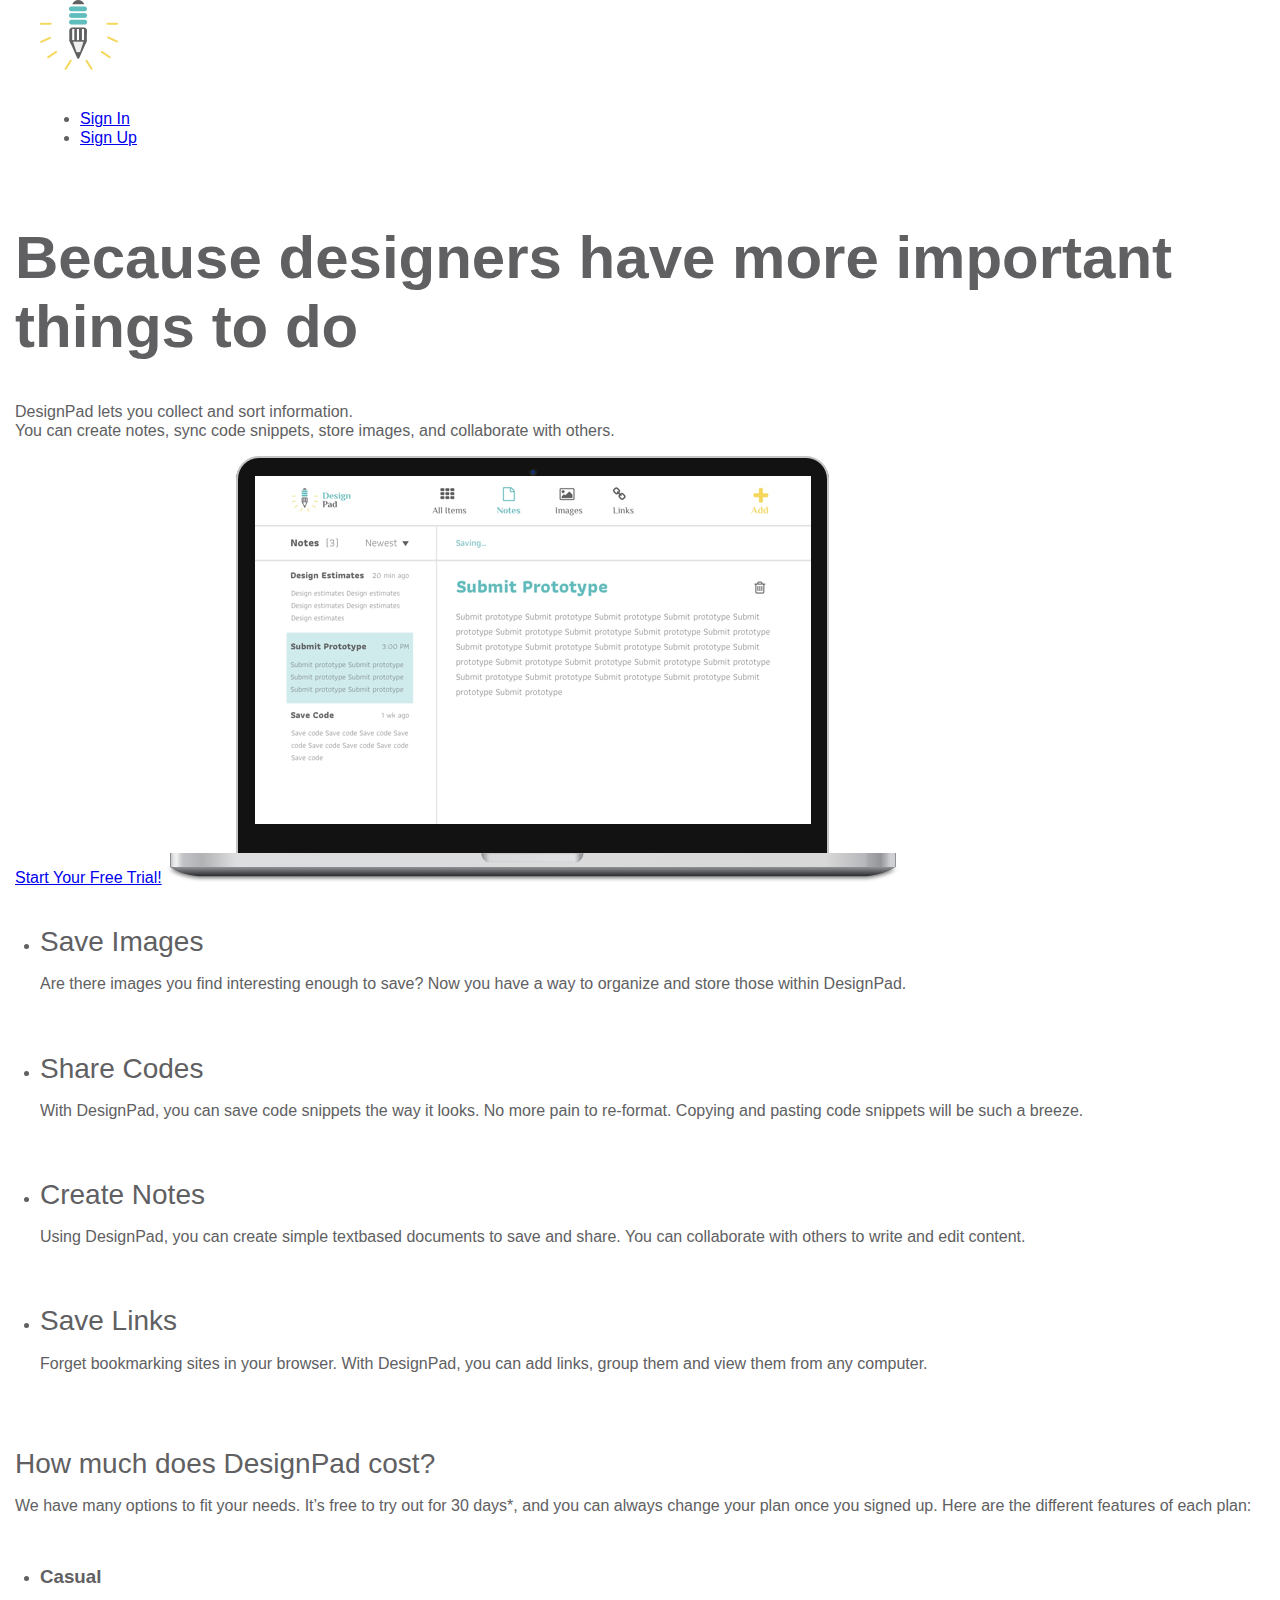
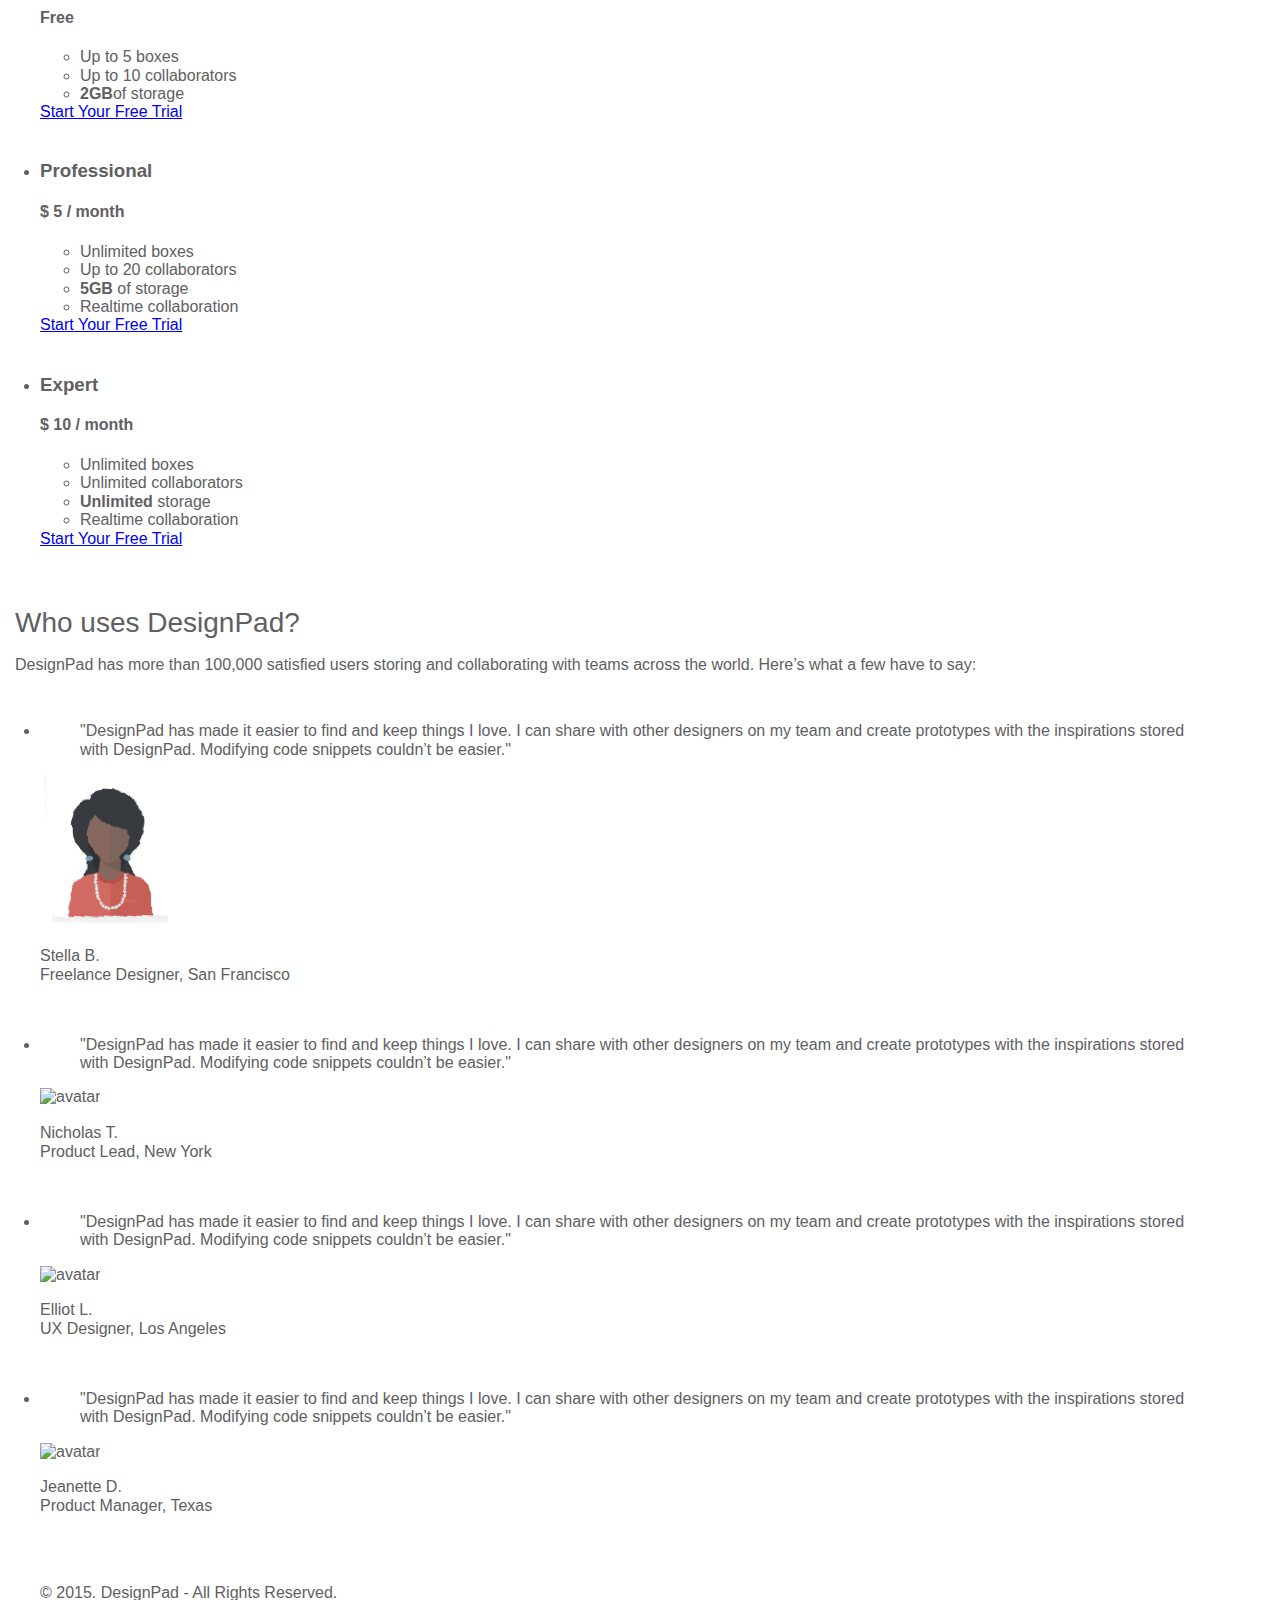
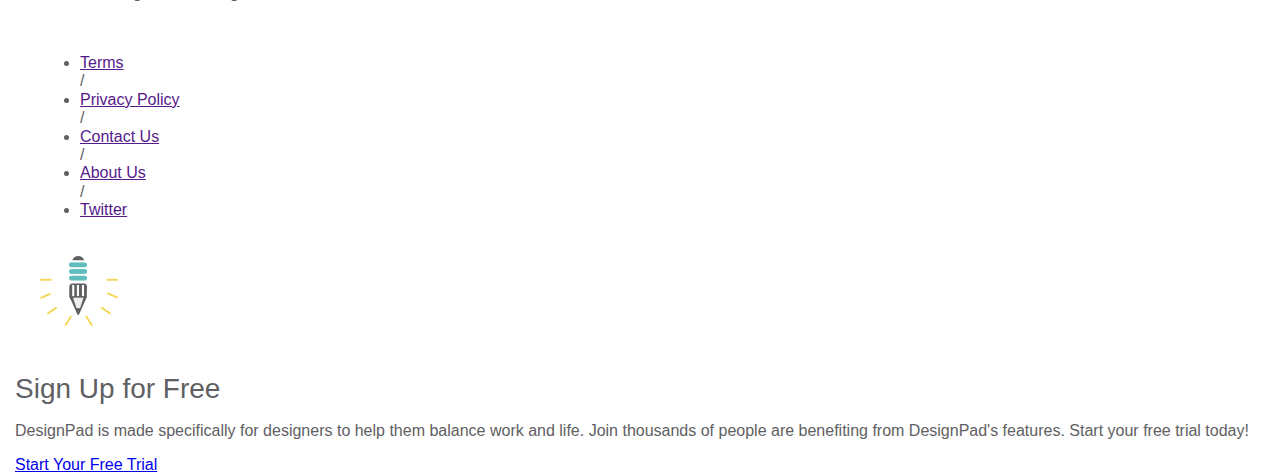
==== index.html @ c1f19cd2 "Checkpoint 28 Homoepage CSS completed" ====
<!DOCTYPE html>
<html lang="en-us">


  <head>
    <meta charset="utf-8">
    <title>Made for Designers | DesignPad</title>

    <!--Google Fonts-->
    <link href="https://fonts.googleapis.com/css?family=Lato:300,300i,400,400i,700,700i|Varela+Round" rel="stylesheet">

    <!-- CSS -->
    <link rel="stylesheet" href="css/normalize.css">
    <link rel="stylesheet" href="css/style.css">
    <link rel="stylesheet" href="css/font-awesome.css">
    <link rel="stylesheet" href="css/animate.css">

  </head>


  <body>


  	<header>
  	  <nav class="container">
  	    <div class="one-half">
  	      <a href="index.html" class="site-logo"><img src="images/DesignPad-Logo.png" alt="DesignPad"/></a>
  	    </div>
  	    <div class="one-half">
  	    	<ul>
  	    	  <li><a href="signin.html">Sign In</a></li>
  	    	  <li class="btn-outline"><a href="signup.html">Sign Up</a></li>

  	        </ul>
  	     </div>
  	     </nav>
  	     <div class="container hero">
  	     <h1 class="animated fadeIn">Because designers have more important things to do</h1>
  	     <p>DesignPad lets you collect and sort information.
  	     <br/>You can create notes, sync code snippets, store images, and collaborate with others.</p>
         <a href="signup.html" class="btn">Start Your Free Trial!</a>
         <img src="images/Dashboard.png" alt="DesignPad" />
         </div>
  	</header>


  	<main role="main">


  	<!-- Benefits Section-->
  	<section class="benefits">
  	  <ul class="container">
  	  	<!-- Save Images -->
  	  	<li class="one-fourth">
  	  	  <h2> Save Images</h2>
  	  	  <p>Are there images you find interesting enough to save? Now you have a way to organize and store those within DesignPad.</p>
  	  	  </li>
  	  	<!--Share Codes-->
  	  	<li class="one-fourth">
  	  	    <h2> Share Codes</h2>
  	  	    <p>With DesignPad, you can save code snippets the way it looks. No more pain to re-format. Copying and pasting code snippets will be such a breeze.</p>
  	  	    </li>
  	  	<!-- Create Notes-->
  	  	<li class="one-fourth">
  	  	    <h2>Create Notes</h2>
  	  	      <p>Using DesignPad, you can create simple text­based documents to save and share. You can collaborate with others to write and edit content.</p>
  	  	      </li>
  	  	<!-- Save Links-->
  	  	<li class="one-fourth">
  	  	    <h2> Save Links </h2>
  	  	        <p>Forget bookmarking sites in your browser. With DesignPad, you can add links, group them and view them from any computer.</p>
  	  	   </li>
  	  </ul>
  	</section>


  	<!-- Pricing Section -->
  	<section class="pricing">
  	  <div class="container">
  	    <h2> How much does DesignPad cost?</h2>
  	    <p>We have many options to fit your needs. It’s free to try out for 30 days*, and you can always change your plan once you signed up. Here are the different features of each plan:</p>
  	    </div>

  	    <ul class="container">

		<!-- Casual -->
  	      <li class="one-third">
  	        <div class="box">
  	          <h3>Casual</h3>
  	          <h4>Free</h4>
  	          <ul>
  	          	<li>Up to 5 boxes</li>
  	          	<li>Up to 10 collaborators</li>
  	          	<li><strong>2GB</strong>of storage</li>
  	          </ul>
  	          <a href="signup.html" class="btn">Start Your Free Trial</a>
  	    	</div>
  	    	</li>

  	    	<!-- Professional -->
  	    	<li class="one-third">
  	    	  <div class="box-middle">
  	    	  <h3>Professional</h3>
  	    	  <h4><span>$</span> 5 <span class="month"> / month </span> </h4>
  	    	  <ul>
  	    	    <li>Unlimited boxes</li>
  	    	    <li>Up to 20 collaborators</li>
  	    	    <li><strong>5GB</strong> of storage</li>
  	    	    <li>Real­time collaboration</li>
  	    	    </ul>
  	    	    <a href="signup.html" class="btn"> Start Your Free Trial</a>
  	    	    </div>
  	    	    </li>

  	    	 <!-- Expert -->
  	    	 <li class="one-third">
  	    	   <div class="box">
  	    	   <h3>Expert</h3>
  	    	   <h4><span>$</span> 10 <span class="month"> / month</span></h4>
  	    	   <ul>
  	    	     <li>Unlimited boxes</li>
  	    	     <li>Unlimited collaborators</li>
  	    	     <li><strong>Unlimited</strong> storage</li>
  	    	     <li>Realtime collaboration</li>
  	    	     </ul>
  	    	   </div>
  	    	   <a href="signup.html" class="btn"> Start Your Free Trial</a>
  	    	   </li>
  	    </section>



  	    <!--Testimonials Section-->
  	    <section class="testimonials">
  	     <div class="container">
  	     	<h2> Who uses DesignPad?</h2>
  	     	<p> DesignPad has more than 100,000 satisfied users storing and collaborating with teams across the world. Here’s what a few have to say:</p>
	     </div>
	     <ul class="container">

	     	<!-- Testimonial 1 -->
	     	<li class="one-fourth">
	     		<blockquote>"DesignPad has made it easier to find and keep things I love. I can share with other designers on my team and create prototypes with the inspirations stored with DesignPad. Modifying code snippets couldn’t be easier."</blockquote>
	     		<img src="images/Stella avatar.png" alt="avatar">
	     		<p class="name"><strong>Stella B.</strong>
	     			<br/>
	     			Freelance Designer, San Francisco</p>
	     	</li>

	     	<!-- Testimonial 2 -->
	     	<li class="one-fourth">
	     		<blockquote>"DesignPad has made it easier to find and keep things I love. I can share with other designers on my team and create prototypes with the inspirations stored with DesignPad. Modifying code snippets couldn’t be easier."</blockquote>
	     		<img src="https://s3.amazonaws.com/uifaces/faces/twitter/zack415/128.jpg" alt="avatar">
	     		<p class="name"><strong>Nicholas T.</strong>
	     			<br/>
	     			Product Lead, New York</p>
	     	</li>

	     	<!-- Testimonial 3 -->
	     	<li class="one-fourth">
	     		<blockquote>"DesignPad has made it easier to find and keep things I love. I can share with other designers on my team and create prototypes with the inspirations stored with DesignPad. Modifying code snippets couldn’t be easier."</blockquote>
	     		<img scr="images/Stella avatar.png" alt="avatar">
	     		<p class="name"><strong>Elliot L.</strong>
	     			<br/>
	     			UX Designer, Los Angeles</p>
	     	</li>


	     	<!-- Testimonial 4 -->
	     	<li class="one-fourth">
	     		<blockquote>"DesignPad has made it easier to find and keep things I love. I can share with other designers on my team and create prototypes with the inspirations stored with DesignPad. Modifying code snippets couldn’t be easier."</blockquote>
	     		<img src="https://s3.amazonaws.com/uifaces/faces/twitter/nzcode/128.jpg" alt="avatar">
	     		<p class="name"><strong>Jeanette D.</strong>
	     			<br/>
	     			Product Manager, Texas</p>
	     	</li>
	     </ul>
	    </section>
  	</main>

<!-- Footer -->
<footer>
  <div class="container footer-nav-block">
    <!-- Left side -->
    <div class="left-footer-block one-third">
      <p class="copyright-block">&copy; 2015.
        <strong>DesignPad</strong>
        - All Rights Reserved. </p>
    </div>
    <!-- Middle side -->
    <nav class="link-block middle-footer-block one-third">
      <ul>
        <li><a href="">Terms</a></li> /
        <li><a href="">Privacy Policy</a></li> /
        <li><a href="">Contact Us</a></li> /
        <li><a href="">About Us</a></li> /
        <li><a href="">Twitter</a></li>
      </ul>
    </nav>
    <!-- Right side -->
  <div class="right-footer-block one-third">
    <img class="logo" src="images/DesignPad-Logo.png" alt="DesignPad" />
  </div>
</footer>

<!-- Sign Up Call to Action -->
    <section class="call-to-action">
      <div class="container">
        <h2>Sign Up for Free</h2>
        <p>DesignPad is made specifically for designers to help them balance work and life. Join thousands of people are benefiting from DesignPad's features. Start your free trial today!</p>
        <a href="Sign Up" class="btn">Start Your Free Trial</a>
      </div>
    </section>

  </body>
  </html>
---- css/style.css ----
html, body{
  overflow-x:hidden;
}

body {
  font-family: "Athiti", Helvetica, Arial, sans-serif;
  color: #606062;
}

h1, h2, h3, h4, h5, h6 {
  font-family: "Philosopher", Helvetica, Arial, sans-serif;
}

h1 {
  font-size: 60px;
  font-weight: 700;
}

h2 {
  font-size: 28px;
  font-weight: normal;
  margin-bottom: 5px;
}

p {
  font-size: 16px;
  line-height: 19px;
  font-weight: 100;  /* font-weight = 100 means light, e.g. Athiti Light */
}

/* GRID */
.container {
  margin-right:auto;
  margin-left: auto;
  padding-left: 15px;
  padding-right: 15px;
  position: relative;
}

.container:before,
.container:after{
  content: " ";
  display: table;
}

/* no content should conflict with the content inside of the containers */
.container:after {
  clear:both;
}

.one-half, .one-third, .one-fourth {
  width: 96%; /* we will set the margin to be 2% on the left and on the right*/
  float: left; /* image will float to the left of the text */
  position: relative;
  min-height: 1px;
  margin: 0 2% 20px 2%;
}
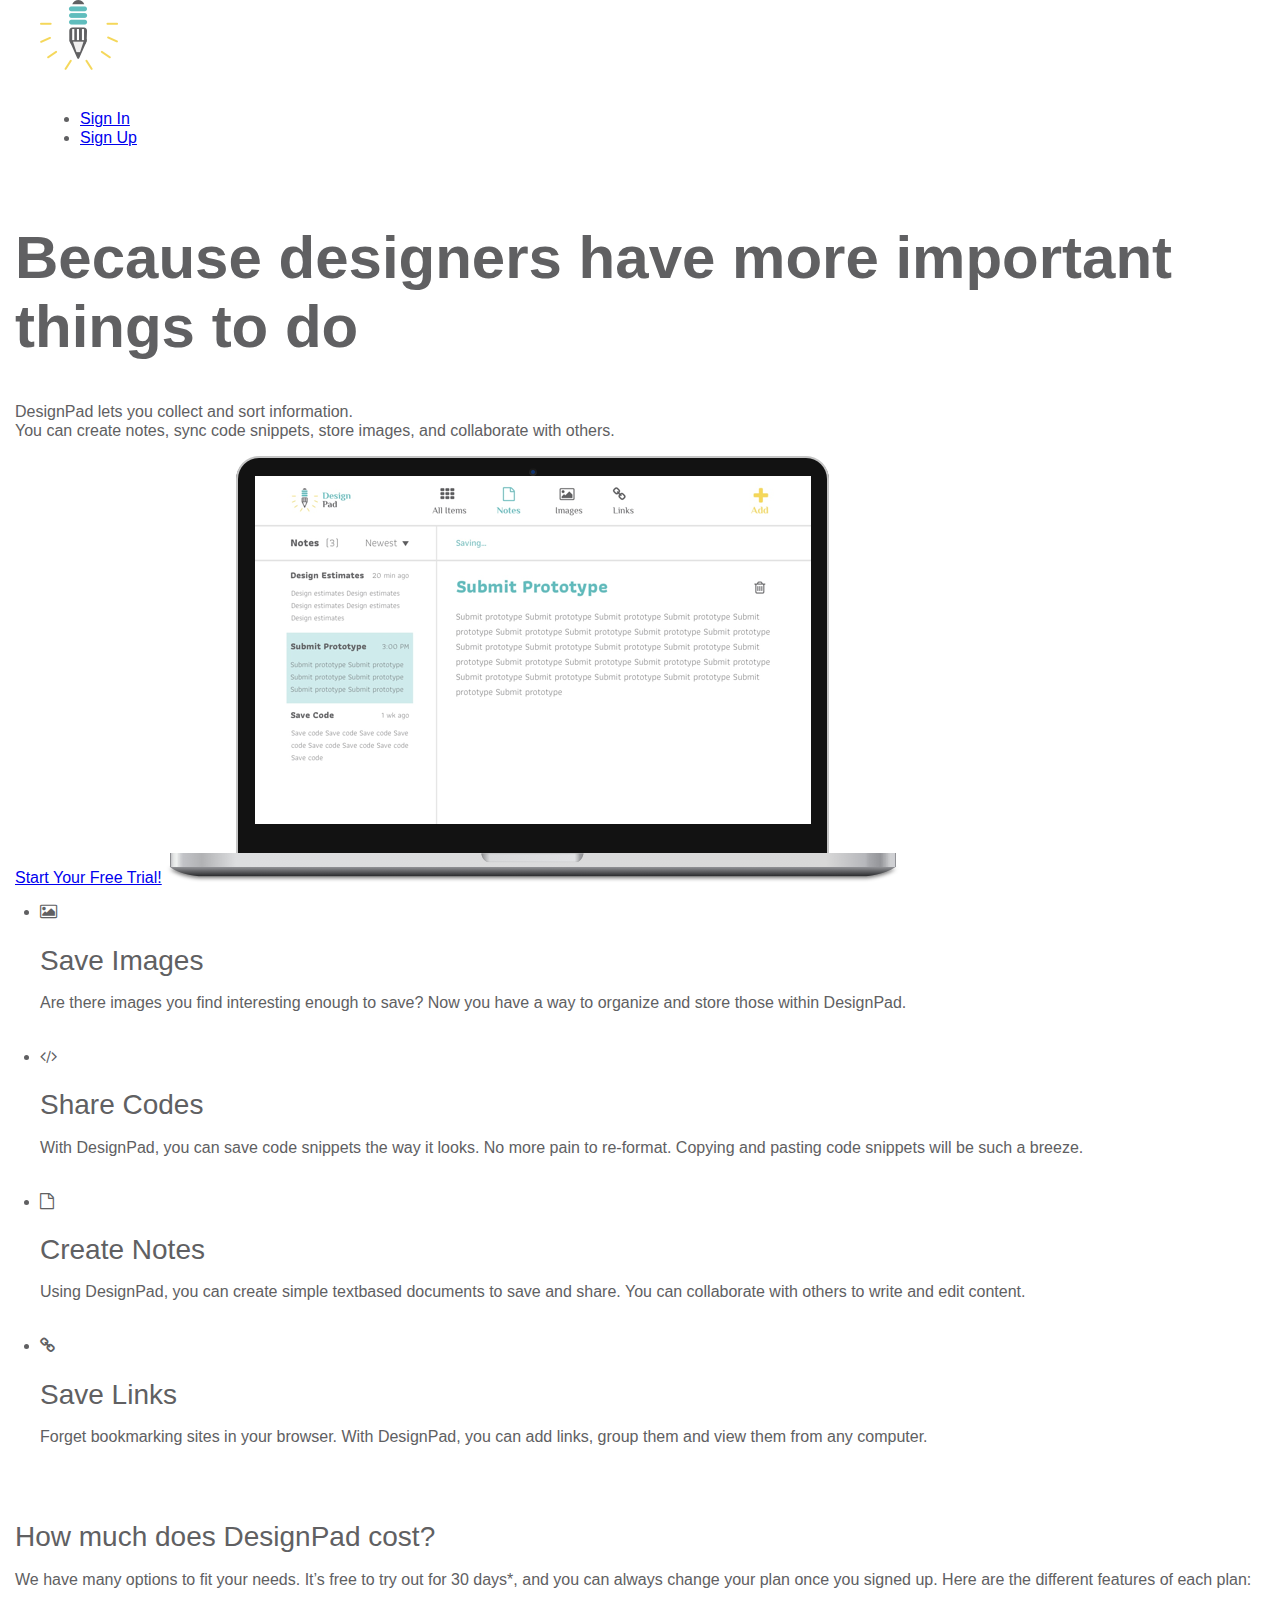
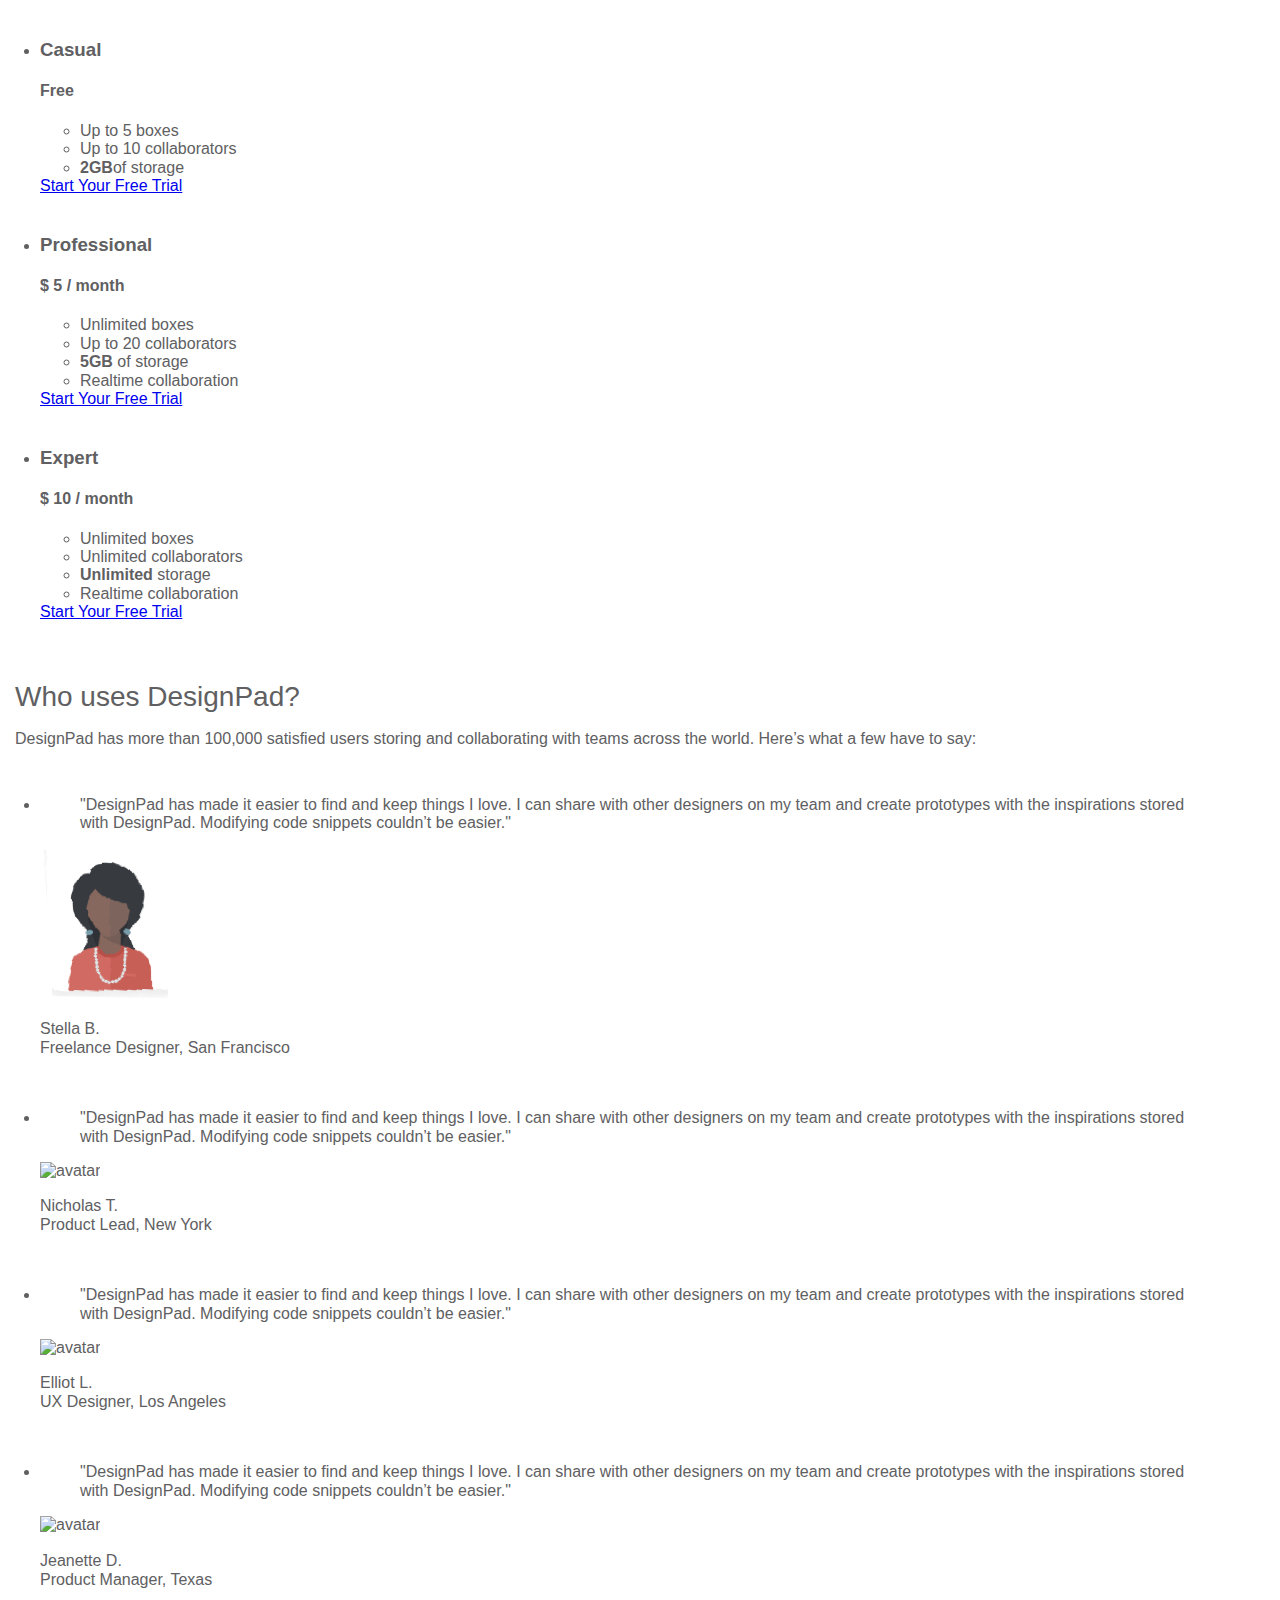
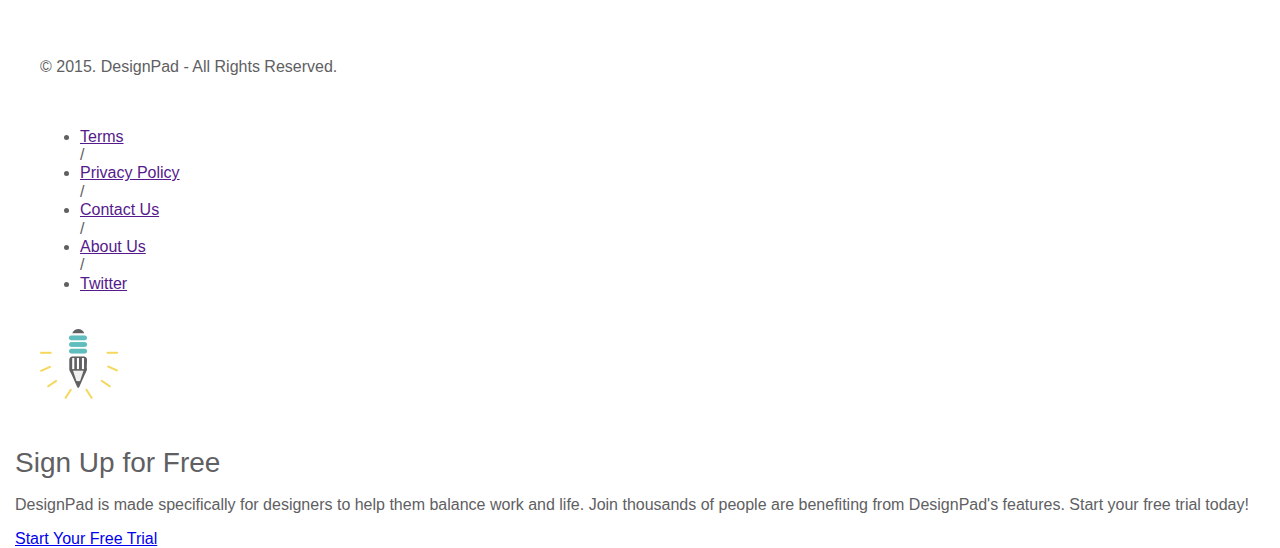
==== commit 4db99d19: "Checkpoint 29 media queries" ====
--- a/index.html
+++ b/index.html
@@ -1,4 +1,9 @@
+<!-- need to use media queries to fit screen on mobile-first, desktop-second -->
+
+
 <!DOCTYPE html>
+
+
 <html lang="en-us">
 
 
@@ -20,7 +25,7 @@
 
   <body>
 
-
+<!-- Header -->
   	<header>
   	  <nav class="container">
   	    <div class="one-half">
@@ -30,17 +35,20 @@
   	    	<ul>
   	    	  <li><a href="signin.html">Sign In</a></li>
   	    	  <li class="btn-outline"><a href="signup.html">Sign Up</a></li>
-
-  	        </ul>
-  	     </div>
-  	     </nav>
+          </ul>
+  	    </div>
+      </nav>
+
+        <!-- Hero -->
   	     <div class="container hero">
-  	     <h1 class="animated fadeIn">Because designers have more important things to do</h1>
-  	     <p>DesignPad lets you collect and sort information.
-  	     <br/>You can create notes, sync code snippets, store images, and collaborate with others.</p>
-         <a href="signup.html" class="btn">Start Your Free Trial!</a>
-         <img src="images/Dashboard.png" alt="DesignPad" />
+      	     <h1 class="animated fadeIn">Because designers have more important things to do</h1>
+      	     <p>DesignPad lets you collect and sort information.
+      	     <br/>
+             You can create notes, sync code snippets, store images, and collaborate with others.</p>
+             <a href="signup.html" class="btn">Start Your Free Trial!</a>
+             <img src="images/Dashboard.png" alt="DesignPad" />
          </div>
+
   	</header>
 
 
@@ -52,21 +60,29 @@
   	  <ul class="container">
   	  	<!-- Save Images -->
   	  	<li class="one-fourth">
+          <!-- font awesome images icon -->
+          <i class="fa fa-image"></i>
   	  	  <h2> Save Images</h2>
   	  	  <p>Are there images you find interesting enough to save? Now you have a way to organize and store those within DesignPad.</p>
   	  	  </li>
   	  	<!--Share Codes-->
   	  	<li class="one-fourth">
+           <!-- font awesome code icon -->
+          <i class="fa fa-code"></i>
   	  	    <h2> Share Codes</h2>
   	  	    <p>With DesignPad, you can save code snippets the way it looks. No more pain to re-format. Copying and pasting code snippets will be such a breeze.</p>
   	  	    </li>
   	  	<!-- Create Notes-->
   	  	<li class="one-fourth">
-  	  	    <h2>Create Notes</h2>
+          <!-- font awesome note icon -->
+          <i class="fa fa-file-o"></i>
+            <h2>Create Notes</h2>
   	  	      <p>Using DesignPad, you can create simple text­based documents to save and share. You can collaborate with others to write and edit content.</p>
   	  	      </li>
   	  	<!-- Save Links-->
   	  	<li class="one-fourth">
+          <!-- font awesome link icon -->
+          <i class="fa fa-link"></i>
   	  	    <h2> Save Links </h2>
   	  	        <p>Forget bookmarking sites in your browser. With DesignPad, you can add links, group them and view them from any computer.</p>
   	  	   </li>
--- a/css/style.css
+++ b/css/style.css
@@ -1,3 +1,5 @@
+/* need to use media queries to fit screen on mobile-first, desktop-second */
+
 html, body{
   overflow-x:hidden;
 }
@@ -28,6 +30,11 @@
   font-weight: 100;  /* font-weight = 100 means light, e.g. Athiti Light */
 }
 
+
+
+
+
+
 /* GRID */
 .container {
   margin-right:auto;
@@ -55,3 +62,128 @@
   min-height: 1px;
   margin: 0 2% 20px 2%;
 }
+
+
+/* classes for mobile go here */
+@media only screen and (max-width: 767px) {  /* start at 767 to avoid breakpoint conflict */
+  .container{
+    width:96%;
+  }
+
+
+/* first media if the browser is 768px */
+@media (min-width: 768px) {
+  .container {
+    width: 750px;
+  }
+}
+
+/* second media if the browser is 992px*/
+@media (min-width: 992px) {
+  .container {
+    width: 970px;
+  }
+  .one-half {
+    width: 46%;  /* 2% margin on the left and 2% on the right */
+  }
+  .one-third {
+    width: 29.33333%;
+  }
+  .one-fourth {
+    width: 21%;
+  }
+}
+
+/* third media if the browser is 1200px */
+@media (min-width: 1200px) {
+  .container {
+    width: 1170px;  /* what the grid is based on */
+  }
+}
+
+
+
+/* HEADER */
+header {
+  background: rgba(96,189,189,0.10);
+  background-image: linear-gradient(206deg, #5f81a3 0%);
+}
+
+header nav {
+  padding: 1em 0;
+}
+
+header nav ul {
+  display: inling;
+  text-align: right;
+  float: right; /* sign in & sign up links will float to the right */
+  margin: 0;
+}
+
+header nav ul > li {
+  /* ul is the parent element, li is the child element */
+  list-style-type: none;
+  display: inline-block;
+  margin: 0 15px;
+}
+
+/* sign up buttons */
+/* ul refers to sign in & sign up buttons, see html header section */
+header nav ul > li.btn-outline {
+  padding: 10px 15px;
+  border: 2px solid #606062; /* dark gray */
+  border-radius: 4px;
+}
+header nav ul > li.btn-outline:hover {
+  background-color:#FBEE95; /* button color changes to yellow when you hover */
+}
+header nav ul > li > a {
+  color: #606062; /* dark gray*/
+  text-decoration: none;
+}
+
+header nav ul > li.btn-outline:hover > a {
+  color: #606062 /* text changes to gray when you hover. This section is optional because the text color is gray through out */
+}
+
+/* Hero */
+header .hero {
+  text-align: center;
+  display:block;
+  position: relative;
+}
+
+header .hero h1 {
+  font-size: 48px;
+  font-weight: normal;
+  margin: 95px 0 0;
+}
+
+header .hero p{
+  font-size: 22px;
+  line-height: 26px;
+  font-weight: 100;
+  margin: 10px 0 40px; /* 10 on the top, 0 on the left and right, 40 on the bottom */
+}
+
+header .hero img {
+  display: block;
+  margin: 3cm auto 0;
+}
+
+
+
+/* Buttons */
+.btn {
+  border-radius: 4px;
+  color: #606062; /* dark gray is the text color */
+  font-weight: 700;
+  text-decoration: none;
+  padding: 10px 30px;
+  background: #FBEE95;
+  border: 2px solid #FBEE95; /* border is also yellow */
+  box-shadow: 0px 2px 0px 0px #606062;
+}
+
+
+/* BENEFITS */
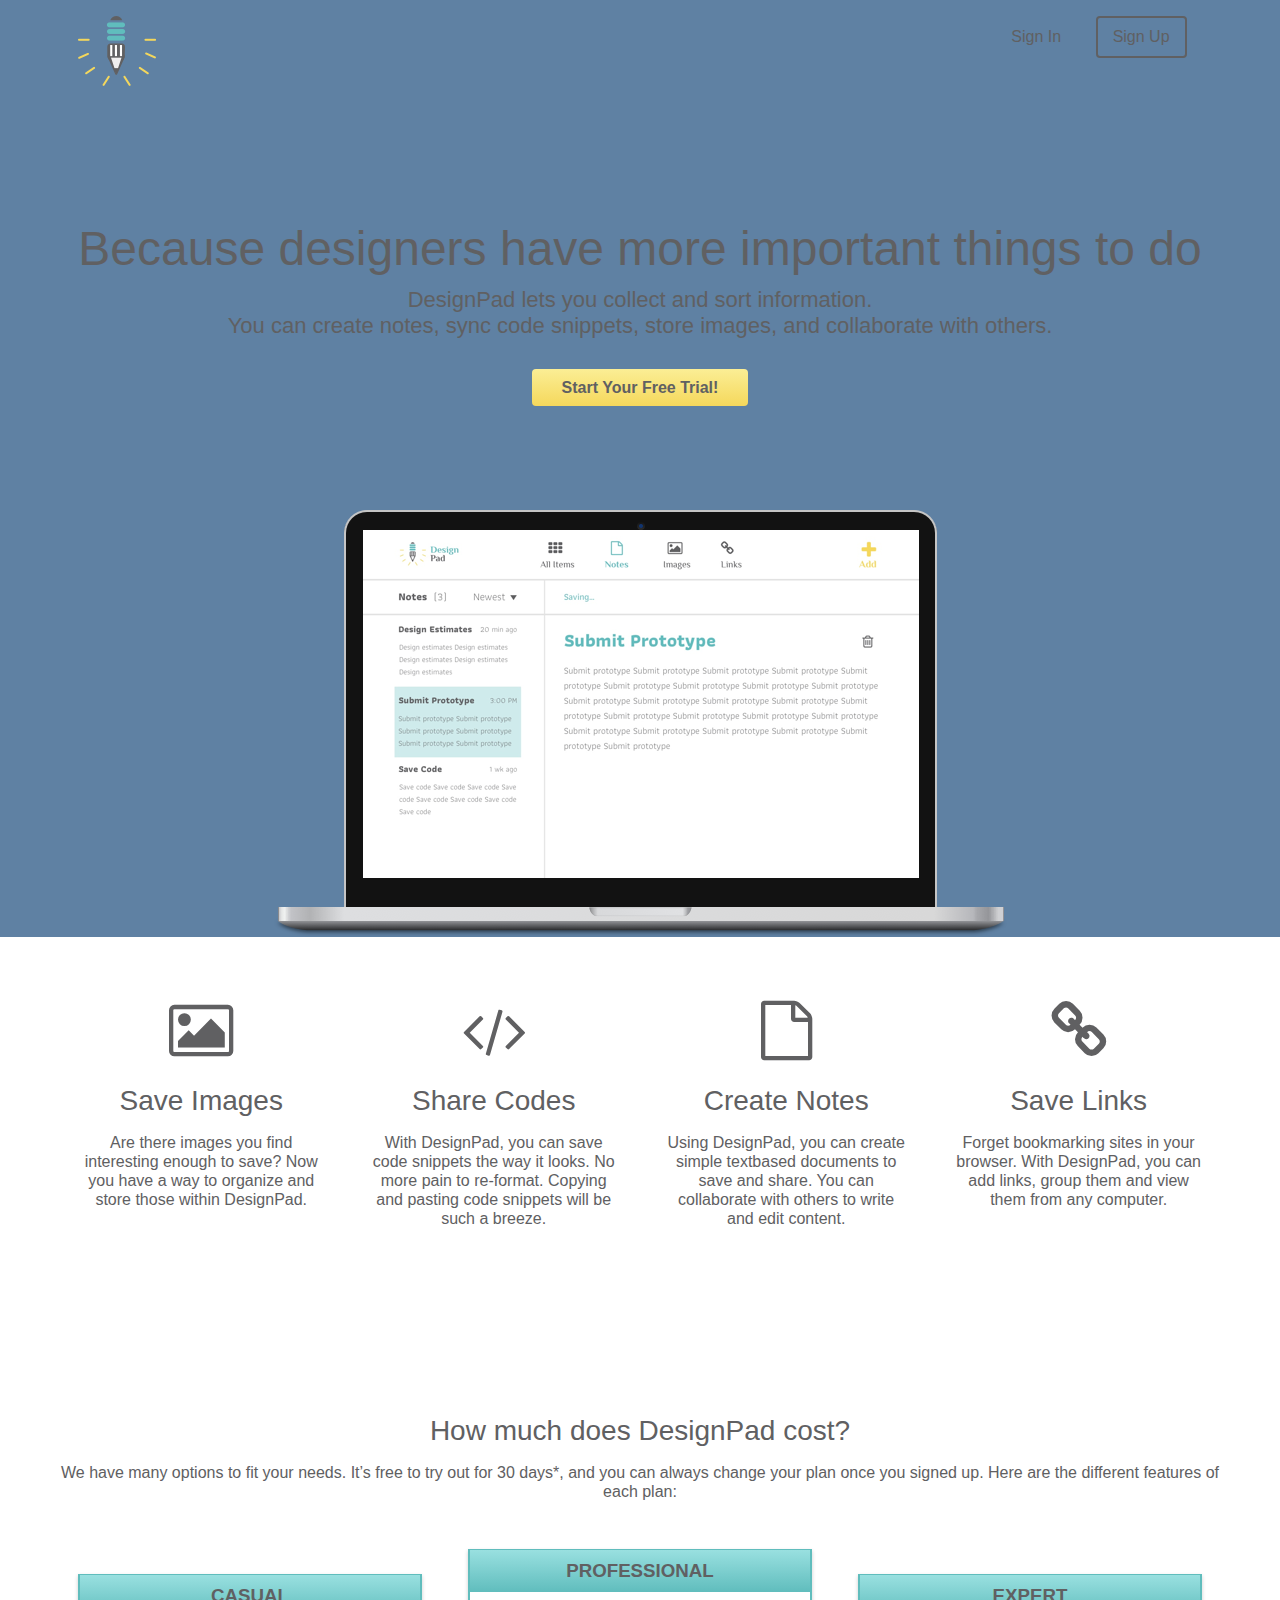
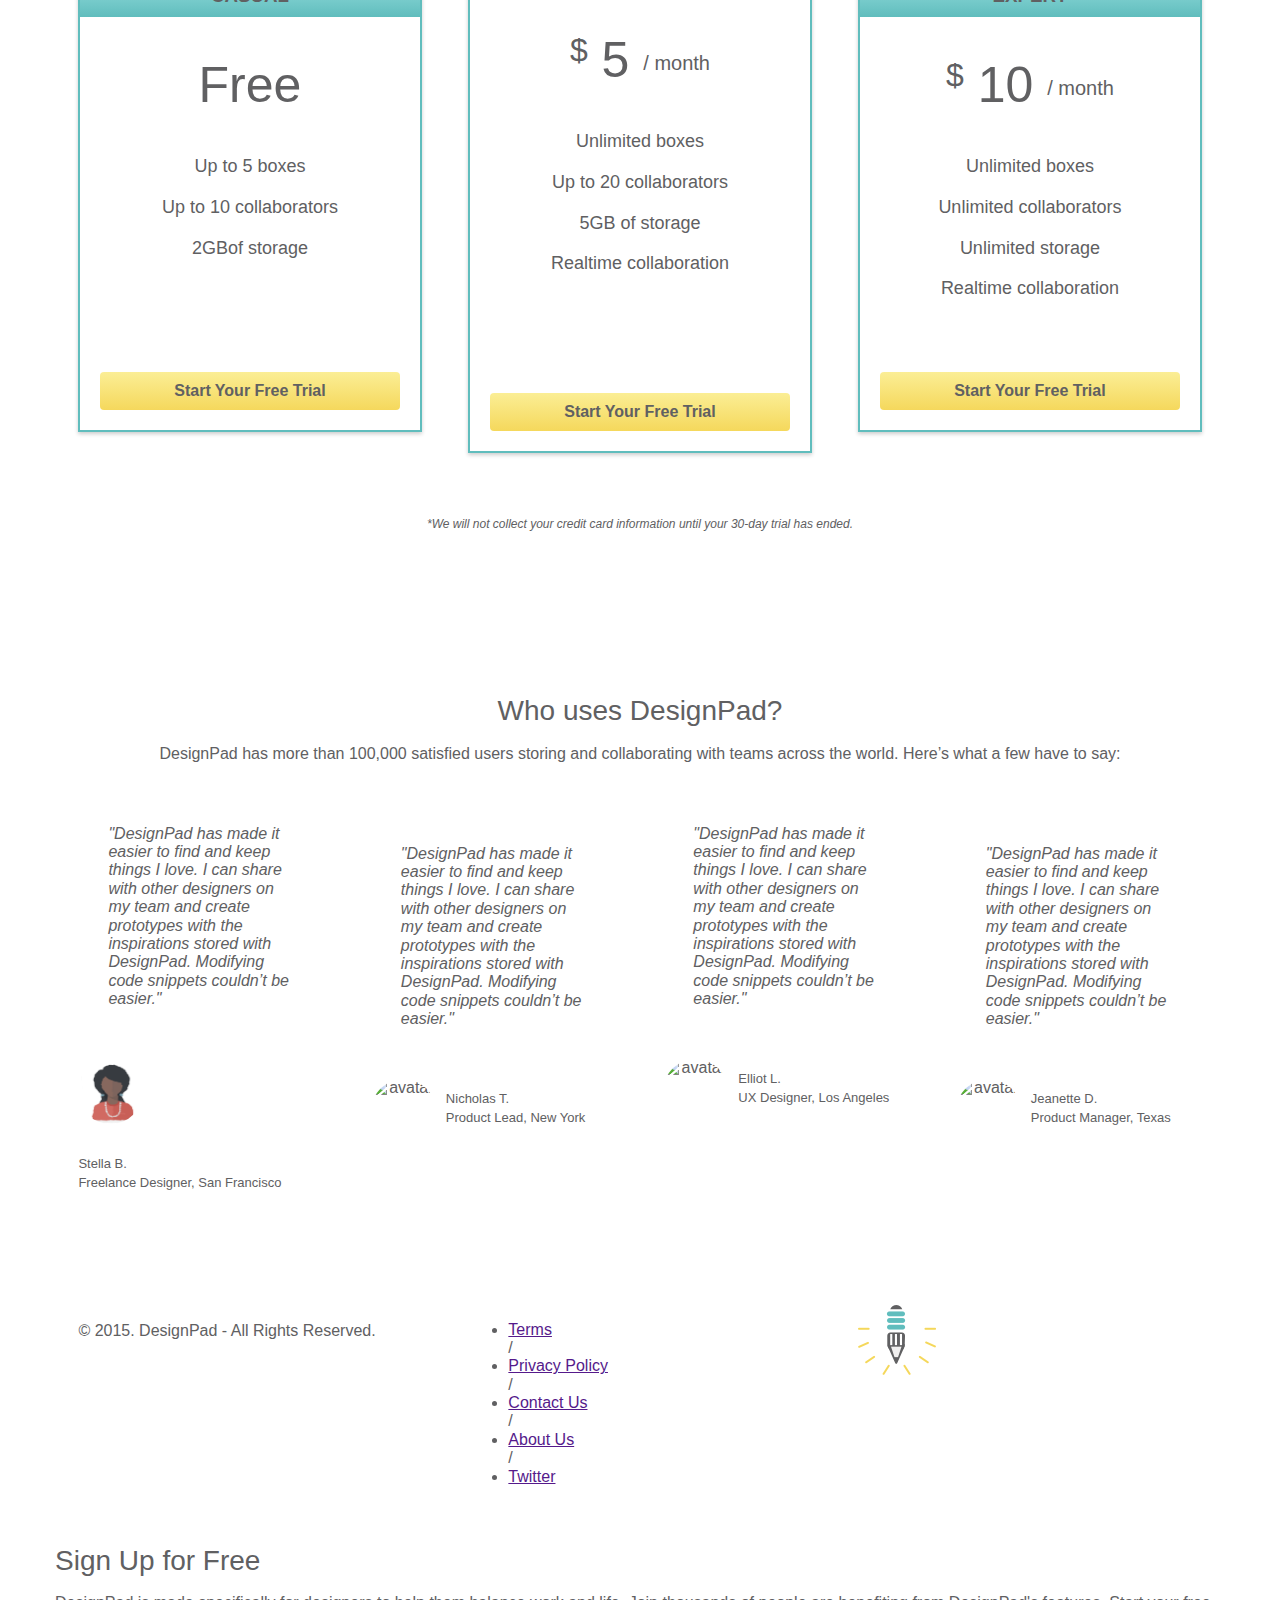
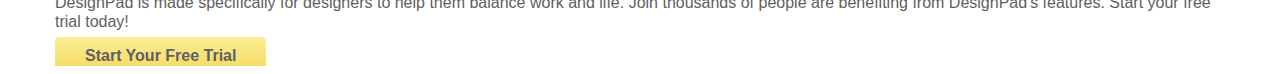
==== commit d44e0bec: "Checkpoint 30 move testimonials down by 20px" ====
--- a/index.html
+++ b/index.html
@@ -99,7 +99,7 @@
 
   	    <ul class="container">
 
-		<!-- Casual -->
+		      <!-- Casual -->
   	      <li class="one-third">
   	        <div class="box">
   	          <h3>Casual</h3>
@@ -115,7 +115,7 @@
 
   	    	<!-- Professional -->
   	    	<li class="one-third">
-  	    	  <div class="box-middle">
+  	    	  <div class="box middle">
   	    	  <h3>Professional</h3>
   	    	  <h4><span>$</span> 5 <span class="month"> / month </span> </h4>
   	    	  <ul>
@@ -139,9 +139,15 @@
   	    	     <li><strong>Unlimited</strong> storage</li>
   	    	     <li>Realtime collaboration</li>
   	    	     </ul>
-  	    	   </div>
   	    	   <a href="signup.html" class="btn"> Start Your Free Trial</a>
-  	    	   </li>
+           </div>
+  	    	</li>
+        </ul>
+
+        <!-- disclaimer -->
+        <div class="container">
+          <p class="small">*We will not collect your credit card information until your 30-day trial has ended.</p>
+        </div>
   	    </section>
 
 
@@ -156,40 +162,51 @@
 
 	     	<!-- Testimonial 1 -->
 	     	<li class="one-fourth">
+          <div class="rectangle">
 	     		<blockquote>"DesignPad has made it easier to find and keep things I love. I can share with other designers on my team and create prototypes with the inspirations stored with DesignPad. Modifying code snippets couldn’t be easier."</blockquote>
 	     		<img src="images/Stella avatar.png" alt="avatar">
 	     		<p class="name"><strong>Stella B.</strong>
 	     			<br/>
 	     			Freelance Designer, San Francisco</p>
+          </div>
 	     	</li>
 
 	     	<!-- Testimonial 2 -->
 	     	<li class="one-fourth">
+          <div class="rectangle down-by-20px">
 	     		<blockquote>"DesignPad has made it easier to find and keep things I love. I can share with other designers on my team and create prototypes with the inspirations stored with DesignPad. Modifying code snippets couldn’t be easier."</blockquote>
 	     		<img src="https://s3.amazonaws.com/uifaces/faces/twitter/zack415/128.jpg" alt="avatar">
 	     		<p class="name"><strong>Nicholas T.</strong>
 	     			<br/>
 	     			Product Lead, New York</p>
-	     	</li>
+          </div>
+	     	</li>
+
+
 
 	     	<!-- Testimonial 3 -->
 	     	<li class="one-fourth">
+          <div class="rectangle">
 	     		<blockquote>"DesignPad has made it easier to find and keep things I love. I can share with other designers on my team and create prototypes with the inspirations stored with DesignPad. Modifying code snippets couldn’t be easier."</blockquote>
-	     		<img scr="images/Stella avatar.png" alt="avatar">
+	     		<img scr="http://68.media.tumblr.com/a7dd32d0ad1aee66a4c09455bd483abc/tumblr_nqx94tP3Fj1tubinno1_1280.jpg" alt="avatar">
 	     		<p class="name"><strong>Elliot L.</strong>
 	     			<br/>
 	     			UX Designer, Los Angeles</p>
+          </div>
 	     	</li>
 
 
 	     	<!-- Testimonial 4 -->
 	     	<li class="one-fourth">
-	     		<blockquote>"DesignPad has made it easier to find and keep things I love. I can share with other designers on my team and create prototypes with the inspirations stored with DesignPad. Modifying code snippets couldn’t be easier."</blockquote>
-	     		<img src="https://s3.amazonaws.com/uifaces/faces/twitter/nzcode/128.jpg" alt="avatar">
-	     		<p class="name"><strong>Jeanette D.</strong>
-	     			<br/>
-	     			Product Manager, Texas</p>
-	     	</li>
+          <div class="rectangle down-by-20px">
+  	     		<blockquote>"DesignPad has made it easier to find and keep things I love. I can share with other designers on my team and create prototypes with the inspirations stored with DesignPad. Modifying code snippets couldn’t be easier."</blockquote>
+  	     		<img src="https://s3.amazonaws.com/uifaces/faces/twitter/nzcode/128.jpg" alt="avatar">
+  	     		<p class="name"><strong>Jeanette D.</strong>
+  	     			<br/>
+  	     			Product Manager, Texas</p>
+          </div>
+	     	</li>
+
 	     </ul>
 	    </section>
   	</main>
--- a/css/style.css
+++ b/css/style.css
@@ -29,9 +29,6 @@
   line-height: 19px;
   font-weight: 100;  /* font-weight = 100 means light, e.g. Athiti Light */
 }
-
-
-
 
 
 
@@ -64,12 +61,11 @@
 }
 
 
-/* classes for mobile go here */
-@media only screen and (max-width: 767px) {  /* start at 767 to avoid breakpoint conflict */
+/*         classes for mobile go here
+@media (max-width: 767px) {
   .container{
     width:96%;
-  }
-
+  } */
 
 /* first media if the browser is 768px */
 @media (min-width: 768px) {
@@ -135,7 +131,7 @@
   border-radius: 4px;
 }
 header nav ul > li.btn-outline:hover {
-  background-color:#FBEE95; /* button color changes to yellow when you hover */
+  background-image: linear-gradient(-180deg, #FBEE94 0%, #F4D75B 100%);  /* button color changes to yellow when you hover */
 }
 header nav ul > li > a {
   color: #606062; /* dark gray*/
@@ -145,6 +141,18 @@
 header nav ul > li.btn-outline:hover > a {
   color: #606062 /* text changes to gray when you hover. This section is optional because the text color is gray through out */
 }
+
+/* Buttons */
+.btn {
+  color: #606062; /* dark gray is the text color */
+  font-weight: 600;
+  text-decoration: none;
+  padding: 10px 30px;
+  background-image: linear-gradient(-180deg, #FBEE95 0%, #F5D85C 100%);
+  border-radius: 4px;
+}
+
+
 
 /* Hero */
 header .hero {
@@ -173,17 +181,166 @@
 
 
 
-/* Buttons */
-.btn {
-  border-radius: 4px;
-  color: #606062; /* dark gray is the text color */
-  font-weight: 700;
-  text-decoration: none;
-  padding: 10px 30px;
-  background: #FBEE95;
-  border: 2px solid #FBEE95; /* border is also yellow */
-  box-shadow: 0px 2px 0px 0px #606062;
-}
+
 
 
 /* BENEFITS */
+.benefits {
+  text-align: center;
+  display: block;
+  position: relative;
+}
+
+.benefits ul {
+  margin: 0 auto;
+  padding: 4em 0;
+}
+.benefits ul li {
+  list-style-type: none;
+  display: inline-block;
+}
+.benefits i{
+  color: #606062;
+  font-size: 60px;
+  margin: 0;
+  vertical-align: middle;
+}
+.benefits h2{
+  color: #606062;
+}
+
+/* PRICING */
+.pricing {
+  background: #606062 url("http://www.kylejlarson.com/wp-content/uploads/2016/11/becoming-ux-wireframes.jpg") top center no-repeat
+  background-size: cover;
+  text-align: center;
+  padding: 4em 0;
+}
+.pricing h2, .pricing p {
+  color: #606062;
+}
+.pricing ul {
+  margin: 0 auto;
+  padding: 2em 0;
+}
+.pricing ul li {
+  list-style-type: none;   /* remove bullets */
+}
+.box {
+  padding: 0 15px 15px;
+  box-shadow: 0px 2px 4px 0px rgba(0,0,0,0.20);
+  min-height: 439px;
+  position: relative;;
+  margin-top: 25px;
+  border: 2px solid #60BDBD;
+}
+.box.middle {
+  min-height: 485px;
+  margin-top: 0px;
+  border: 2px solid #60BDBD;
+  box-shadow: 0px 2px 4px 0px rgba(0,0,0,0.20);
+}
+.box h3 {
+  font-family: "Philosopher", Helvetica, Arial, sans-serif;  /* styling for CASUAL, PROFESSIONAL, EXPERT */
+  font-weight: 600;
+  color: #606062;
+  text-transform: uppercase;
+  background-image: linear-gradient(-180deg, #99E0E0 0%, #60BDBD 100%);
+  left: 0;
+  right: 0
+  top: 0;    /* left, right, and top are set to 0 to meet the edge of the rectangle */
+  text-align: center;
+  margin: -1px -15px 40px;   /* -15px to account for +15px padding in the box */
+  padding: 10px 0;
+}
+.box h4 {
+  font-size: 50px;
+  font-weight: normal;
+  margin: 40px 0 10px;
+  color: #6060602;
+  font-family: "Athiti", Helvetica, Arial, sans-serif;
+}
+
+.box h4 span {
+  font-size: 32px;
+  vertical-align: top;
+}
+.box h4 span.month {
+  font-family: "Athiti", Helvetica, Arial, sans-serif;
+  font-weight: 100;
+  color: #606062;
+  font-size: 20px;
+  vertical-align: middle;
+}
+.box ul li {   /* features e.g. up to 5 boxes, up to 10 collaborators */
+  font-size: 18px;
+  margin-bottom: 20px;
+  font-weight: 100;
+}
+.box .btn {    /* Put the "start your free trial" button 20px to the bottom, 20px to the left and right */
+  position: absolute;  /* Button is absolut to the browser. Box is relative to the browser, see line 233. */
+  bottom: 20px;
+  left: 20px;
+  right: 20px;
+}
+
+/* Disclaimer */
+.small {
+  font-size: 12px;
+  color: #606062;
+  line-height: 15px;
+  font-style: italic;
+}
+
+/* TESTIMONIALS */
+.testimonials {
+  padding: 4em 0;
+  text-align: center;
+}
+.testimonials h2 {
+  color: #606062;
+}
+.testimonials ul li {
+  list-style-type: none;
+}
+.testimonials blockquote {
+  color: #606062;
+  text-align: left;
+  font-style: italic;
+  position: relative;
+  padding: 30px;
+  width: auto;
+  margin: 0;
+}
+.testimonials blockquote:after {
+  top: 100%;
+  left: 13%;
+  border: solid transparent;
+  content: " ";
+  height: 0;
+  width: 0;
+  position: absolute;
+  pointer-events: none;
+  border-top-color: #yellow;
+  border-width: 10px;
+  margin-left: -10px;
+}
+.testimonials img {
+  height: 65px;
+  width: 65px;
+  border-radius: 50%;
+  float: left;
+  display: inline-block;
+  margin: 20px 10px 0 0;
+}
+.testimonials p.name {
+  float: left;
+  display: inline-block;
+  text-align: left;
+  font-size: 13px;
+  margin-top: 30px;
+}
+.rectangle.down-by-20px {
+  top: 20px;
+  position: absolute;
+}
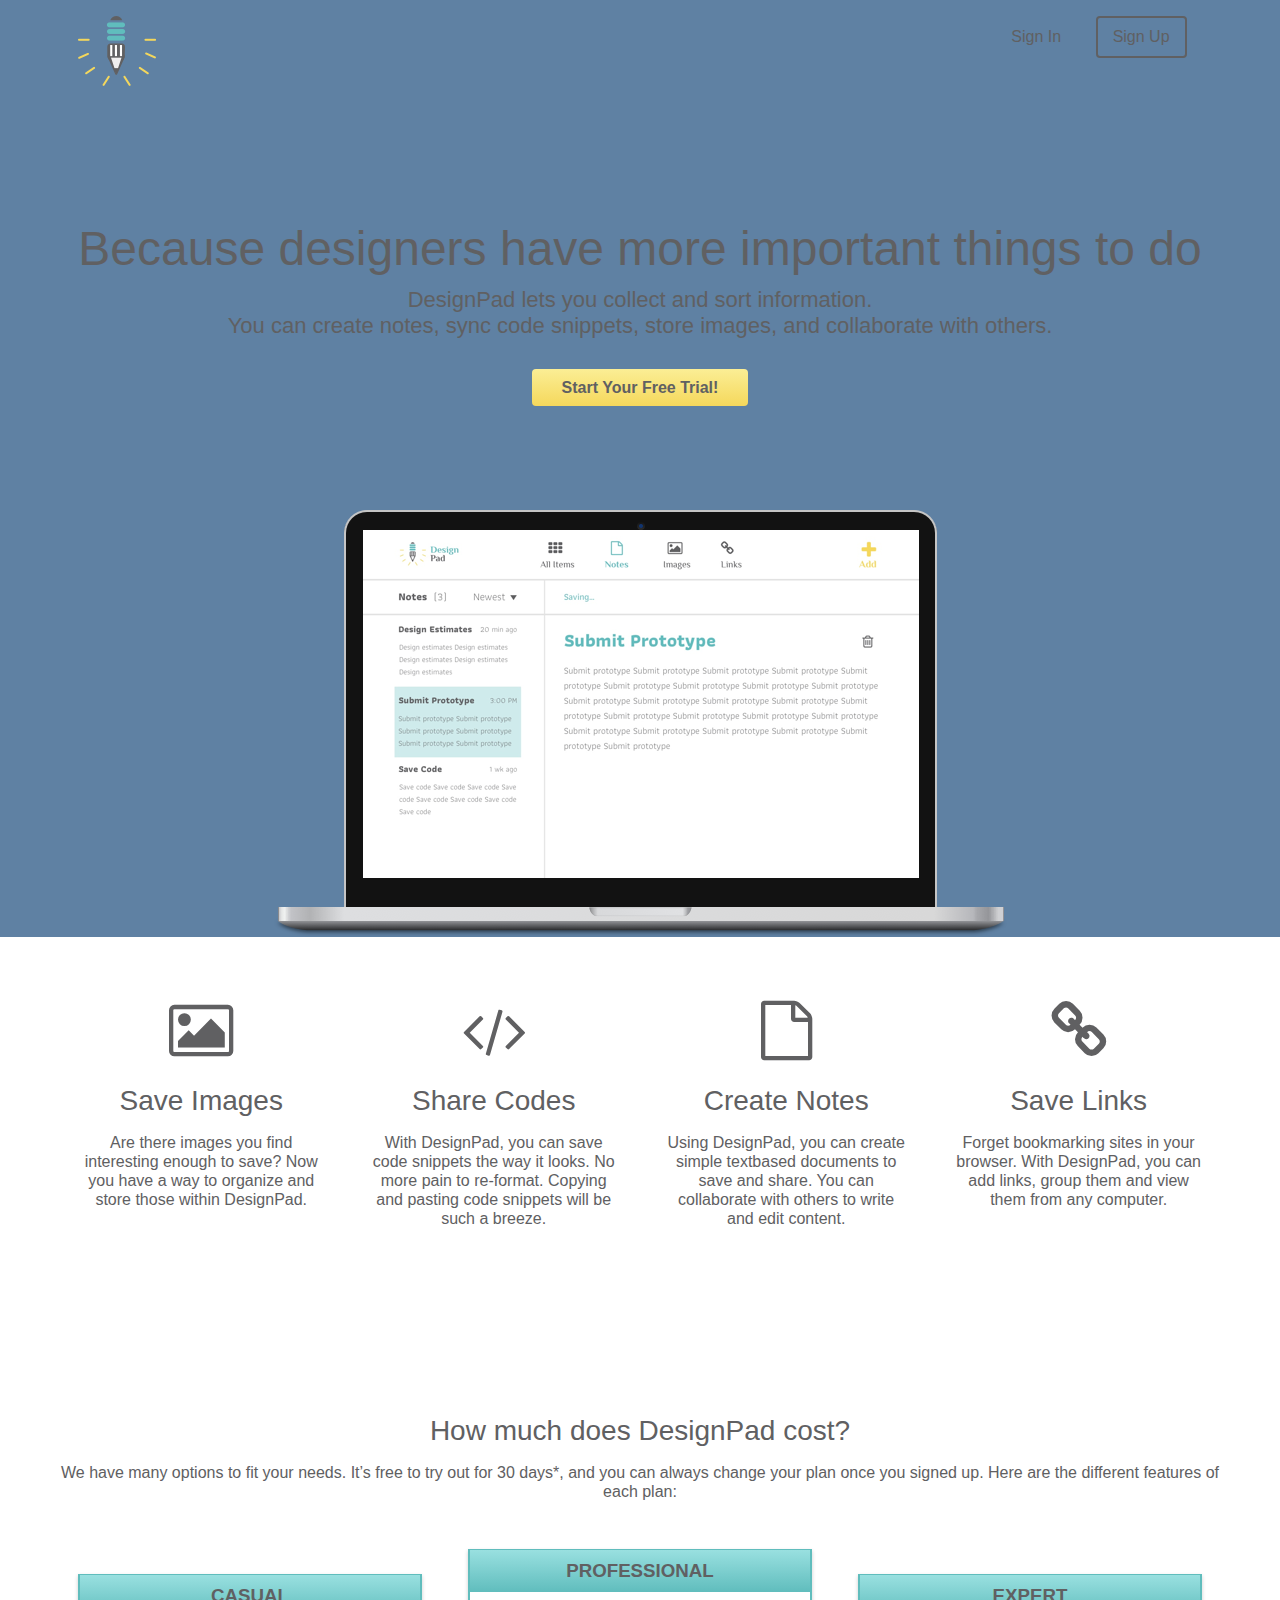
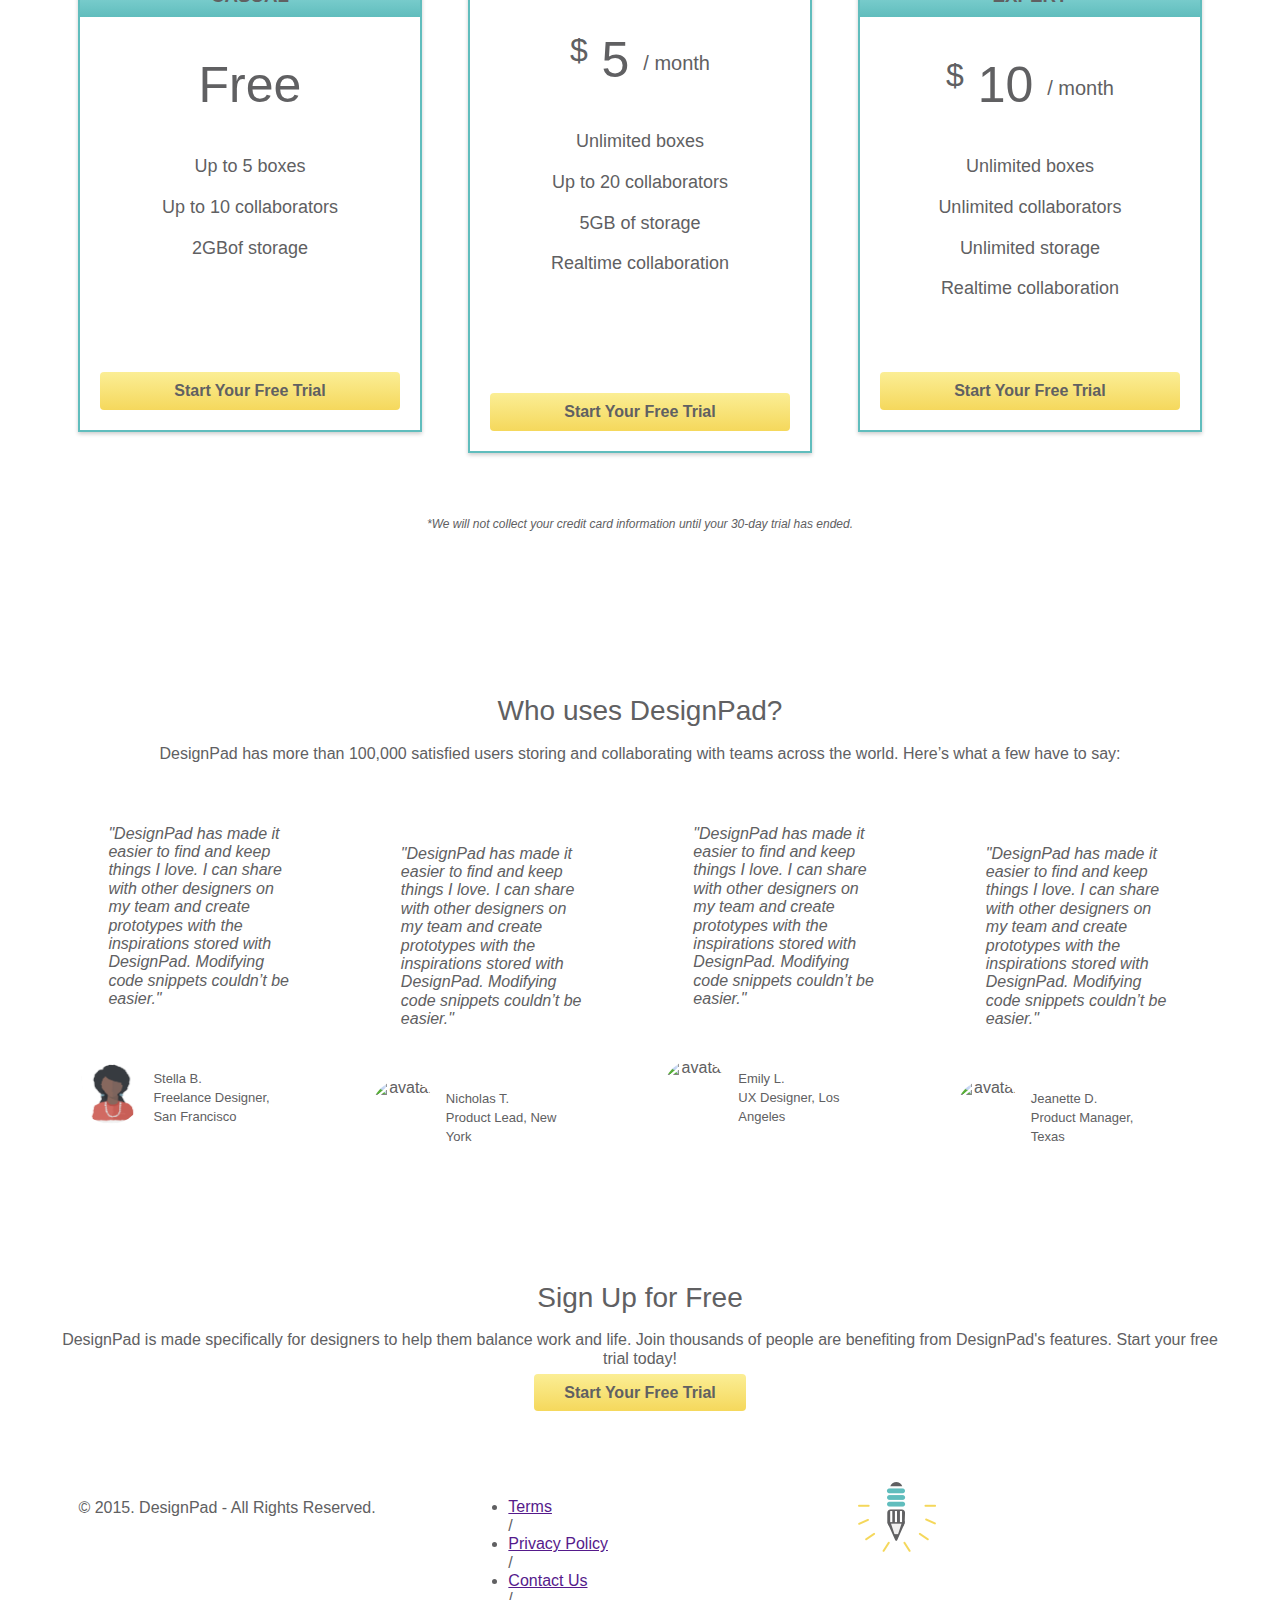
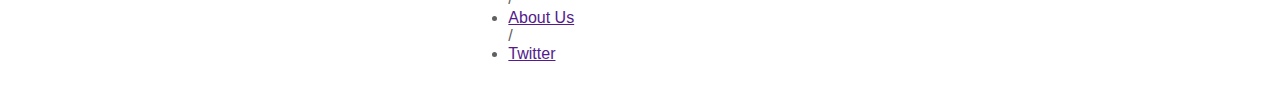
==== commit efdbea99: "Checkpoint 30 update 6/13" ====
--- a/index.html
+++ b/index.html
@@ -188,8 +188,8 @@
 	     	<li class="one-fourth">
           <div class="rectangle">
 	     		<blockquote>"DesignPad has made it easier to find and keep things I love. I can share with other designers on my team and create prototypes with the inspirations stored with DesignPad. Modifying code snippets couldn’t be easier."</blockquote>
-	     		<img scr="http://68.media.tumblr.com/a7dd32d0ad1aee66a4c09455bd483abc/tumblr_nqx94tP3Fj1tubinno1_1280.jpg" alt="avatar">
-	     		<p class="name"><strong>Elliot L.</strong>
+	     		<img src="http://68.media.tumblr.com/a7dd32d0ad1aee66a4c09455bd483abc/tumblr_nqx94tP3Fj1tubinno1_1280.jpg" alt="avatar">
+	     		<p class="name"><strong>Emily L.</strong>
 	     			<br/>
 	     			UX Designer, Los Angeles</p>
           </div>
@@ -210,6 +210,15 @@
 	     </ul>
 	    </section>
   	</main>
+
+    <!-- Sign Up Call to Action -->
+        <section class="call-to-action">
+          <div class="container">
+            <h2>Sign Up for Free</h2>
+            <p>DesignPad is made specifically for designers to help them balance work and life. Join thousands of people are benefiting from DesignPad's features. Start your free trial today!</p>
+            <a href="Sign Up" class="btn">Start Your Free Trial</a>
+          </div>
+        </section>
 
 <!-- Footer -->
 <footer>
@@ -236,14 +245,7 @@
   </div>
 </footer>
 
-<!-- Sign Up Call to Action -->
-    <section class="call-to-action">
-      <div class="container">
-        <h2>Sign Up for Free</h2>
-        <p>DesignPad is made specifically for designers to help them balance work and life. Join thousands of people are benefiting from DesignPad's features. Start your free trial today!</p>
-        <a href="Sign Up" class="btn">Start Your Free Trial</a>
-      </div>
-    </section>
+
 
   </body>
   </html>
--- a/css/style.css
+++ b/css/style.css
@@ -61,11 +61,12 @@
 }
 
 
-/*         classes for mobile go here
+/*         classes for mobile go here */
 @media (max-width: 767px) {
   .container{
     width:96%;
-  } */
+  }
+}
 
 /* first media if the browser is 768px */
 @media (min-width: 768px) {
@@ -284,7 +285,7 @@
   right: 20px;
 }
 
-/* Disclaimer */
+/********* Disclaimer ********/
 .small {
   font-size: 12px;
   color: #606062;
@@ -292,7 +293,7 @@
   font-style: italic;
 }
 
-/* TESTIMONIALS */
+/**************** TESTIMONIALS ************/
 .testimonials {
   padding: 4em 0;
   text-align: center;
@@ -339,8 +340,16 @@
   text-align: left;
   font-size: 13px;
   margin-top: 30px;
+  max-width: 120px;
 }
 .rectangle.down-by-20px {
-  top: 20px;
-  position: absolute;
-}
+  margin-top: 20px;
+}
+
+
+/****** Call to Action ********/
+.call-to-action {
+  padding: 0 0 60px 0;
+  text-align: center;
+  margin-bottom: 20px;
+}
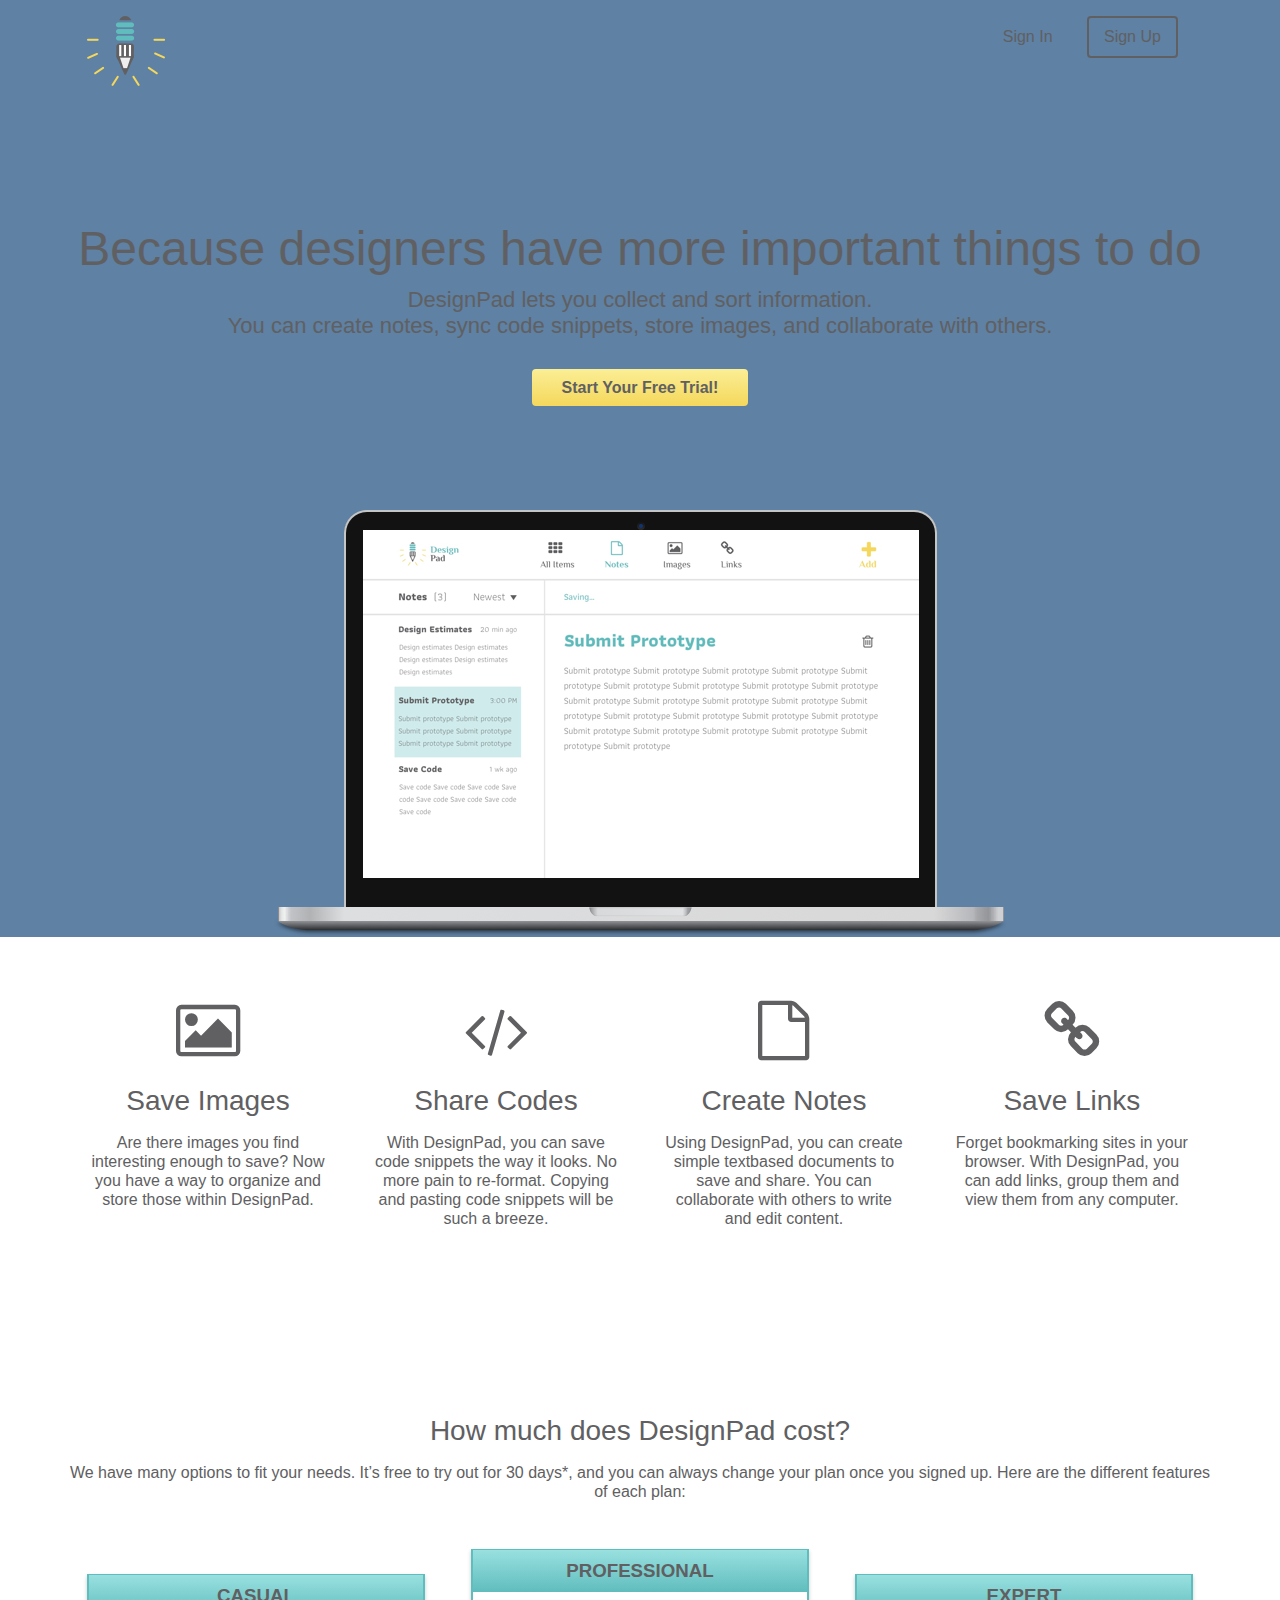
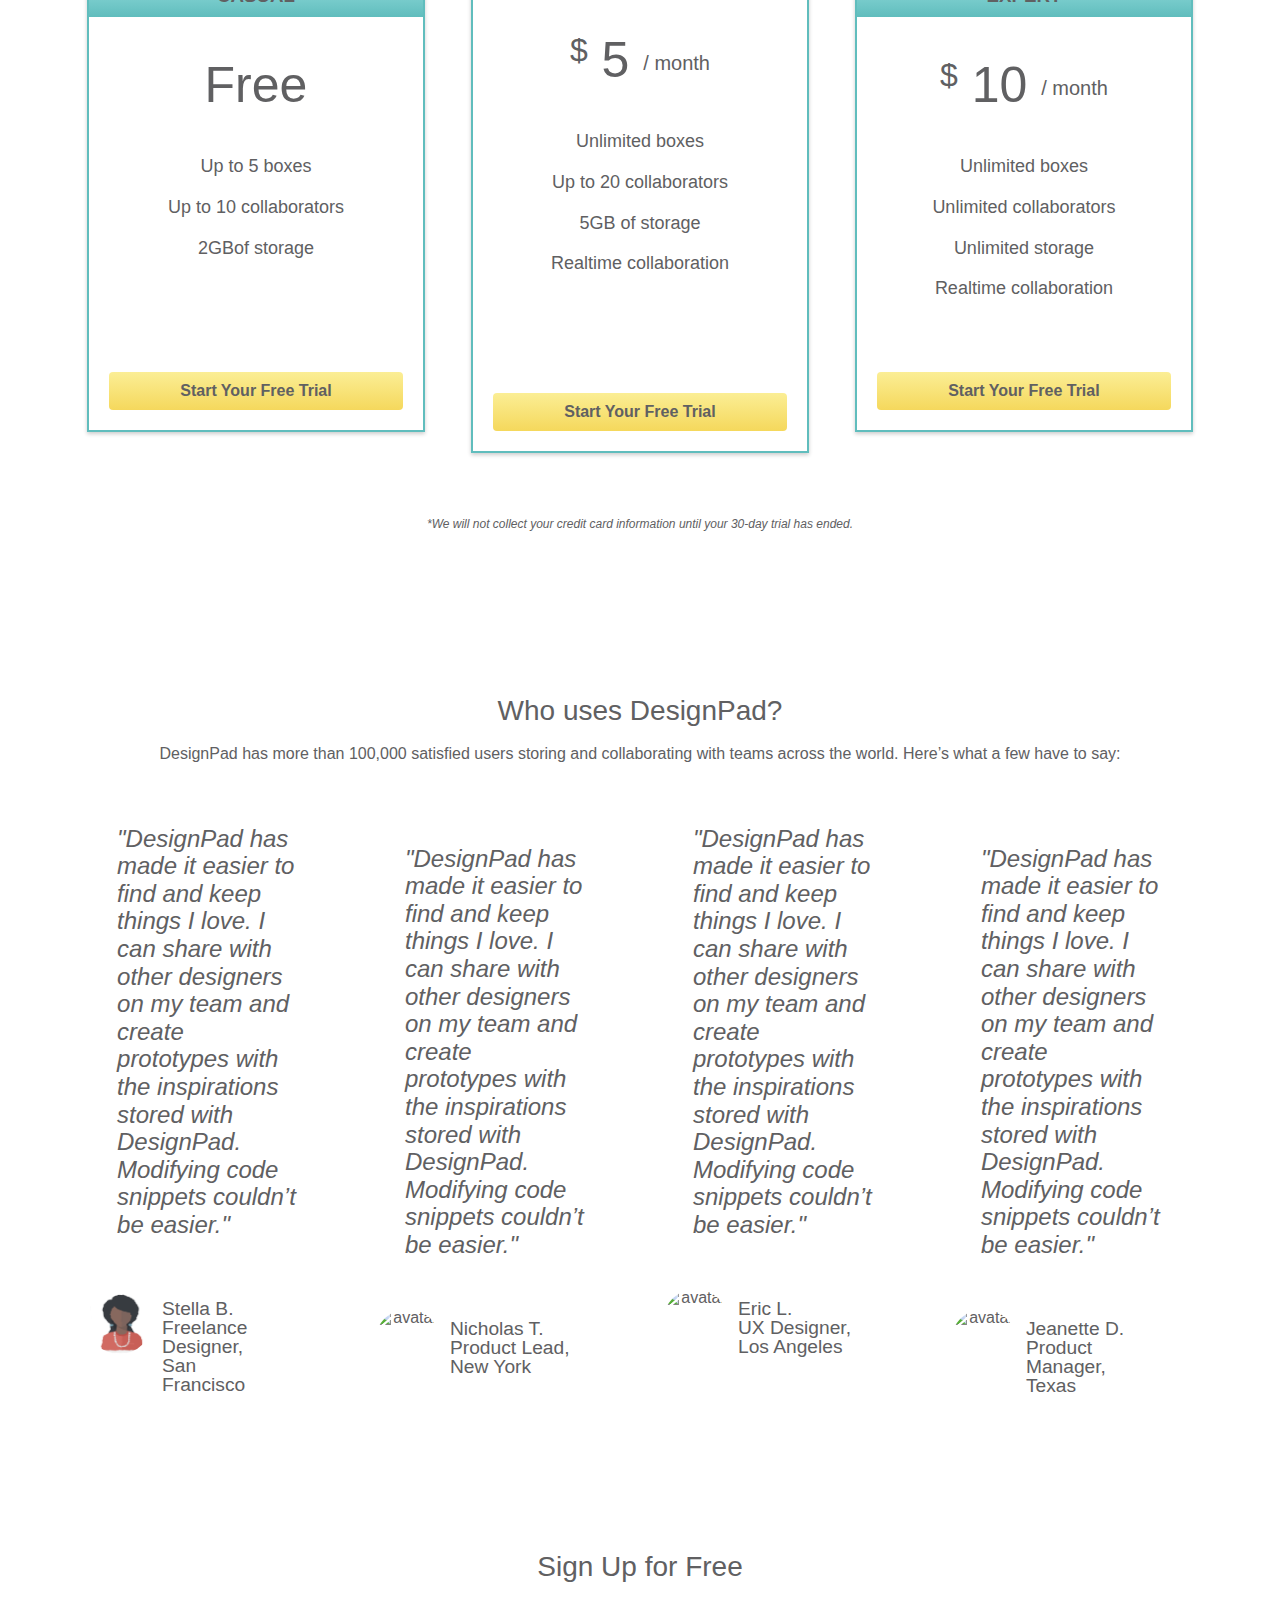
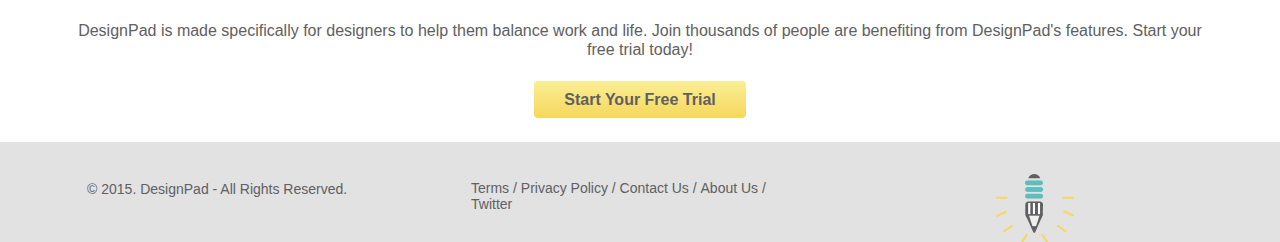
==== commit d1c9524c: "Checkpoint 32 link images to dashboard" ====
--- a/index.html
+++ b/index.html
@@ -16,9 +16,9 @@
 
     <!-- CSS -->
     <link rel="stylesheet" href="css/normalize.css">
-    <link rel="stylesheet" href="css/style.css">
     <link rel="stylesheet" href="css/font-awesome.css">
     <link rel="stylesheet" href="css/animate.css">
+    <link rel="stylesheet" href="css/style.css">    <!-- put css last so other styling rules (e.g. animate, font-awesome) don't get overridden -->
 
   </head>
 
@@ -188,8 +188,8 @@
 	     	<li class="one-fourth">
           <div class="rectangle">
 	     		<blockquote>"DesignPad has made it easier to find and keep things I love. I can share with other designers on my team and create prototypes with the inspirations stored with DesignPad. Modifying code snippets couldn’t be easier."</blockquote>
-	     		<img src="http://68.media.tumblr.com/a7dd32d0ad1aee66a4c09455bd483abc/tumblr_nqx94tP3Fj1tubinno1_1280.jpg" alt="avatar">
-	     		<p class="name"><strong>Emily L.</strong>
+	     		<img src="https://s3.amazonaws.com/uifaces/faces/twitter/rem/128.jpg" alt="avatar">
+	     		<p class="name"><strong>Eric L.</strong>
 	     			<br/>
 	     			UX Designer, Los Angeles</p>
           </div>
--- a/css/style.css
+++ b/css/style.css
@@ -59,45 +59,6 @@
   min-height: 1px;
   margin: 0 2% 20px 2%;
 }
-
-
-/*         classes for mobile go here */
-@media (max-width: 767px) {
-  .container{
-    width:96%;
-  }
-}
-
-/* first media if the browser is 768px */
-@media (min-width: 768px) {
-  .container {
-    width: 750px;
-  }
-}
-
-/* second media if the browser is 992px*/
-@media (min-width: 992px) {
-  .container {
-    width: 970px;
-  }
-  .one-half {
-    width: 46%;  /* 2% margin on the left and 2% on the right */
-  }
-  .one-third {
-    width: 29.33333%;
-  }
-  .one-fourth {
-    width: 21%;
-  }
-}
-
-/* third media if the browser is 1200px */
-@media (min-width: 1200px) {
-  .container {
-    width: 1170px;  /* what the grid is based on */
-  }
-}
-
 
 
 /* HEADER */
@@ -312,6 +273,8 @@
   padding: 30px;
   width: auto;
   margin: 0;
+  font-size: 1.5em;
+  font-weight: 100;
 }
 .testimonials blockquote:after {
   top: 100%;
@@ -338,7 +301,7 @@
   float: left;
   display: inline-block;
   text-align: left;
-  font-size: 13px;
+  font-size: 1.2em;
   margin-top: 30px;
   max-width: 120px;
 }
@@ -349,7 +312,294 @@
 
 /****** Call to Action ********/
 .call-to-action {
-  padding: 0 0 60px 0;
-  text-align: center;
-  margin-bottom: 20px;
-}
+  text-align: center;
+  padding-bottom: 2em;
+}
+.call-to-action h2 {
+  padding: 0.5em 0;
+}
+.call-to-action p {
+  padding: 0.5em 0 1em;
+}
+
+
+
+/****** FOOTER *******/
+footer {
+  background-color: #E2E2E2;
+  color: #606062;
+  height: 150px;
+  position: relative;
+  overflow: hidden;
+  z-index: 0;
+}
+footer p, footer nav ul {
+  font-size: 14px;
+  font-weight: 100;
+  text-align: center;
+  margin: 10px auto 0;
+}
+footer nav ul li {
+  list-style-type: none;  /* remove bullets */
+  display: inline;
+}
+footer nav ul li a {
+  color: #606062;
+  text-decoration: none;
+}
+footer .right-footer-block {
+  background-color: transparent;
+}
+footer .logo {
+  padding: 2.35em 0;
+  margin: 0 auto;
+  display: block;
+}
+
+
+
+/*    Styling for mobile first. Don't need media because css follows this rule first. If the mobile rule doesn't apply because the screen size is large, then css will follow the next rule. */
+  .container{
+    width:96%;
+  }
+  .hero h1{
+    font-size: 48px;
+  }
+  /* remove fadeIn effect for mobile */
+  .fadeIn {
+    animation-name: none;
+  }
+
+
+
+/* Styling for desktop */
+@media (min-width: 768px) {
+  .container {
+    width: 90%;
+  }
+  /* write fadeIn effect again because 1) the fadeIn rule is overwritten for mobile 2) mobile comes first */
+  .fadeIn {
+    animation-name: fadeIn;
+  }
+  .one-half {
+    width: 46%;  /* 2% margin on the left and 2% on the right */
+  }
+  .one-third {
+    width: 29.33333%;
+  }
+  .one-fourth {
+    width: 21%;
+  }
+  footer {
+    height: 100px;
+  }
+  footer p, footer nav ul {
+    padding: 2em 0;
+    text-align: left;
+  }
+  footer .logo {
+    padding: 2em 0 2em 1.5em;
+  }
+}
+
+
+/* DASHBOARD */
+.dashboard {
+  background: #ffffff;
+}
+.left-nav {
+  height: 100vh; /* vh stands for vertical height */
+  width: 14.677777777%;
+  color: #FFFFFF; /* text color is white */
+  background-image: linear-gradient(49deg, #F4D75B 0%, #74B9BB 100%);
+  float: left;
+  position: fixed;
+  display: block;
+}
+.left-nav .site-logo {
+  padding: 20px 0;
+  background: #606062;
+  display: block;
+  text-align: center;
+}
+.left-nav .items {
+  padding: 0 6%;
+  }
+  .left-nav .items p {
+    font-weight: 600;
+    text-transform: uppercase;
+    font-size: 12px;
+    color: #FFFFFF;
+    line-height: 15px;
+  }
+  .left-nav .items ul {
+    margin: 0 0 40px;
+    padding: 0;
+  }
+  .left-nav .items ul li {
+    list-style-type: none;
+    margin-bottom: 15px;
+  }
+  .left-nav .items ul li a {
+    color: #FFFFFF;
+    text-decoration: none;
+    font-weight: 100;
+  }
+  .left-nav .items ul li a i {
+    width: 16px;
+    text-align: center;
+    margin-right: 8px;
+  }
+
+  /* LEFT NAVBAR SETTINGS */
+  .left-nav .settings {
+    position: absolute;
+    background: #606062;
+    width: 100%;
+    bottom: 0;
+    left: 0;
+    right: 0;
+    padding: 10px 0;
+  }
+  .left-nav .settings img {
+    height: 35px;
+    width: 35px;
+    border-radius: 50%;
+    margin-left: 10px;
+    display: inline-block;
+  }
+  .left-nav .settings p {
+    display: inline-block;
+    vertical-align: 8px;
+    padding-top: 8px;
+    font-weight: 400;
+    margin: 0 0 0 10px;
+  }
+  .left-nav .settings a {
+    color:#606062;
+    text-decoration: none;
+    text-align: right;
+    float: right;
+    margin-right: 10px;
+    margin-top: 8px
+  }
+
+  /* CONTENT */
+  .content {
+    padding: 6em 1% 1.5em;
+    float: right;
+    width: 98%;
+    position: relative;
+  }
+  .content .header {
+    margin: 0 1% 20px;
+  }
+  .content .header h1 {
+    font-family: "Philosopher", Helvetica, Arial, sans-serif;
+    font-weight: 100;
+    margin: 0 0 30px;
+    font-size: 36px;
+    color: #606062;
+    line-height: 44px;
+    float: left;
+    display: inline-block;
+  }
+  .content .header > a {
+    float: right;
+  }
+  .content-item {
+    width: 96%;
+    margin: 0 2% 25px;
+    float: left;
+    display: block;
+  }
+  .item-box {
+    display: block;
+    height: 230px;
+    background: #ffffff;
+    box-shadow: 0 1px 3px 0 rgba(0,0,0,0.50);
+    position: relative;
+    overflow: hidden;
+    padding: 20px;
+  }
+
+  /* Large Mobile Devices */
+  @media (min-width: 460px) {
+    .content {
+      padding: 1.5em 1%;
+      float: right;
+      width: 90%;
+      position: relative;
+    }
+    .content-item {
+      width: 46%;
+      margin: 0 2% 25px;
+      float: left;
+      display: block;
+    }
+  }
+  /* Tablets */
+  @media (min-width: 768px) {
+    .content {
+      padding: 1.5em 5%;
+      float: right;
+      width: 90%;
+      position: relative;
+    }
+    .content > .container {
+      width: 700px;
+    }
+    .content-item {
+      width: 31.33333%;
+      margin: 0 1% 25px;
+    }
+  }
+  /* Laptops and Desktops */
+  @media (min-width: 992px) {
+    .content {
+      padding: 1.5em 1%;
+      float: right;
+      width: 83.33333%;
+      position: relative;
+    }
+    .content > .container {
+      width: auto;
+    }
+    .content-item {
+      width: 23%;
+      margin: 0 1% 25px;
+    }
+  }
+
+  .item-box > img {
+    position: absolute;
+    height: 100%;
+    width: auto;
+    top: 0;
+    left: 0;
+    right: 0;
+  }
+  .item-box h2 {
+    font-family: "Athiti", Helvetica, Arial, sans-serif;
+    font-weight: 700;
+    font-size: 15px;
+    line-height: 17px;
+    margin: 0;
+  }
+  .item-box h2 a {
+    color: ##606062;
+    text-decoration: none;
+  }
+  .item-box h2 img {
+    width: 16px;
+    height: 16px;
+    position: relative;
+    top: 2px;
+    margin-right: 5px
+  }
+  .item-box p {
+    font-size: 14px;
+    color: ##606062;
+    line-height: 18px;
+    margin: 5px 0 0;
+  }
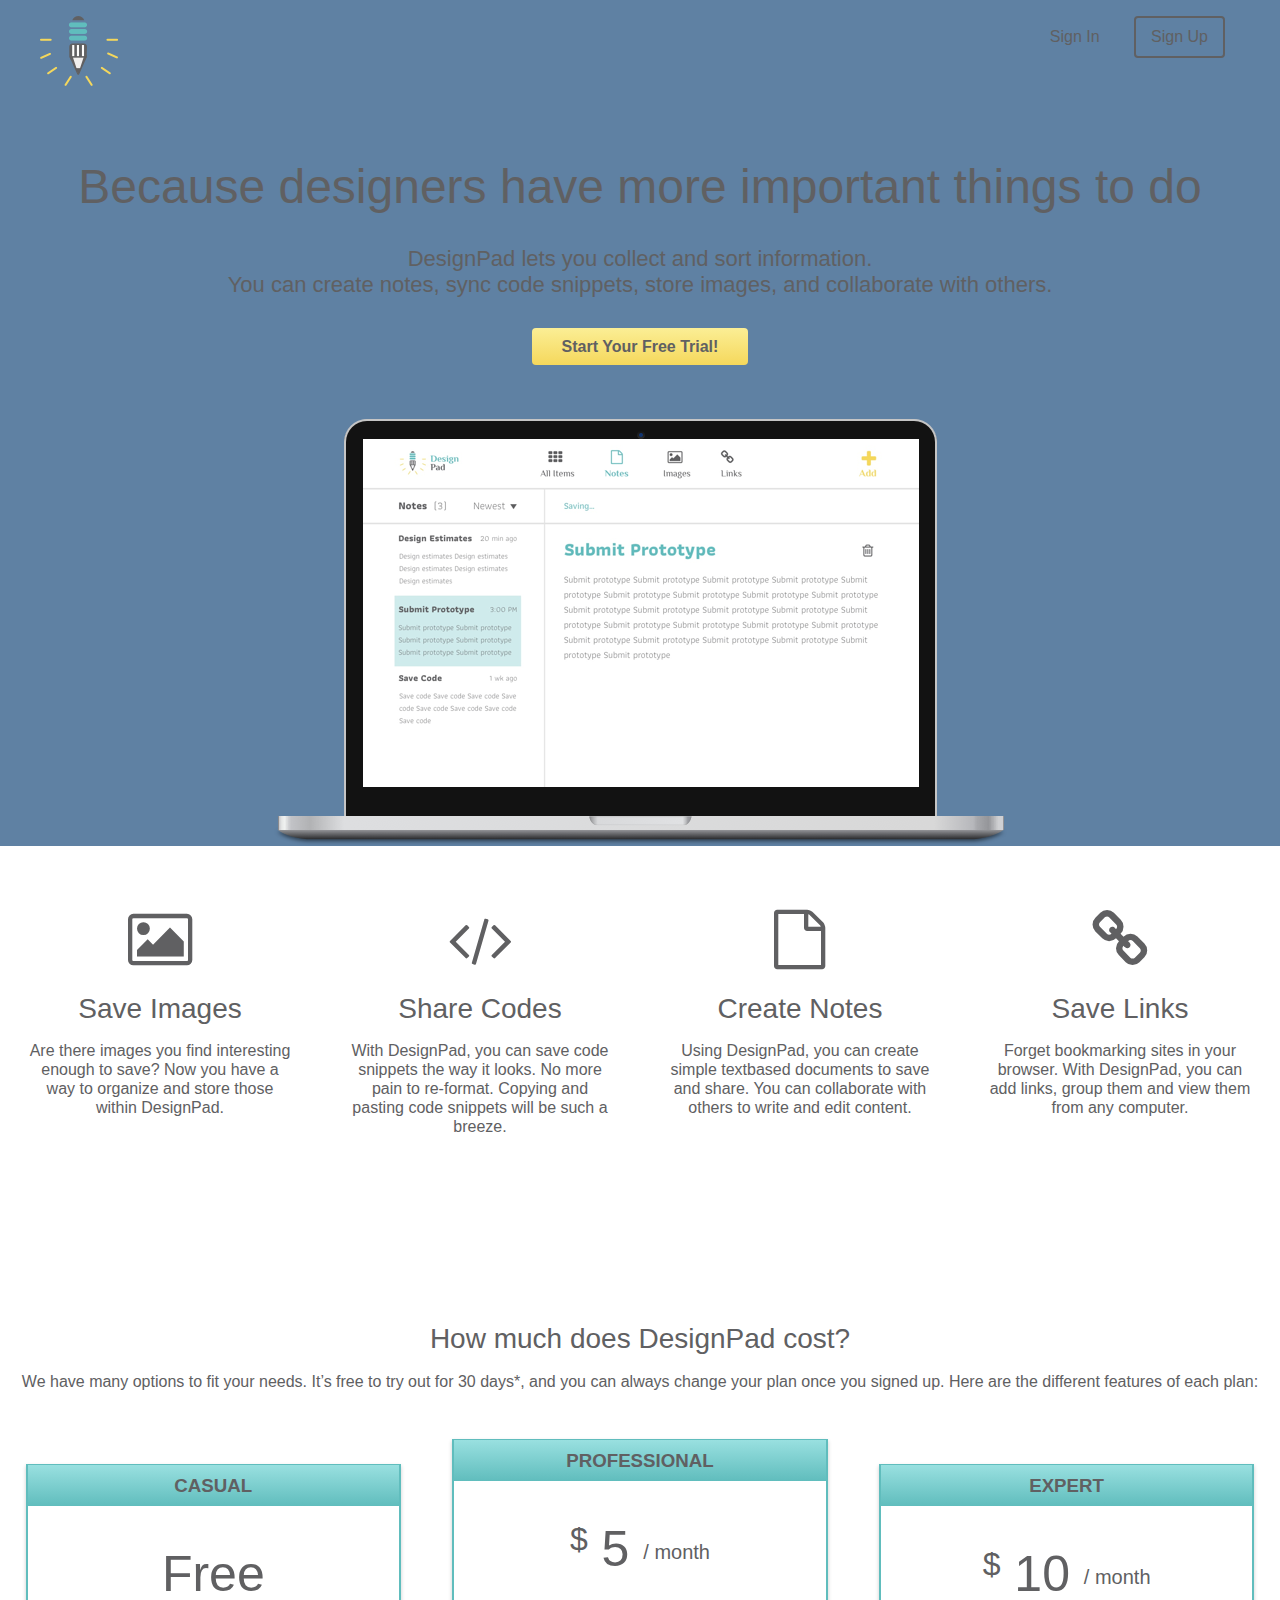
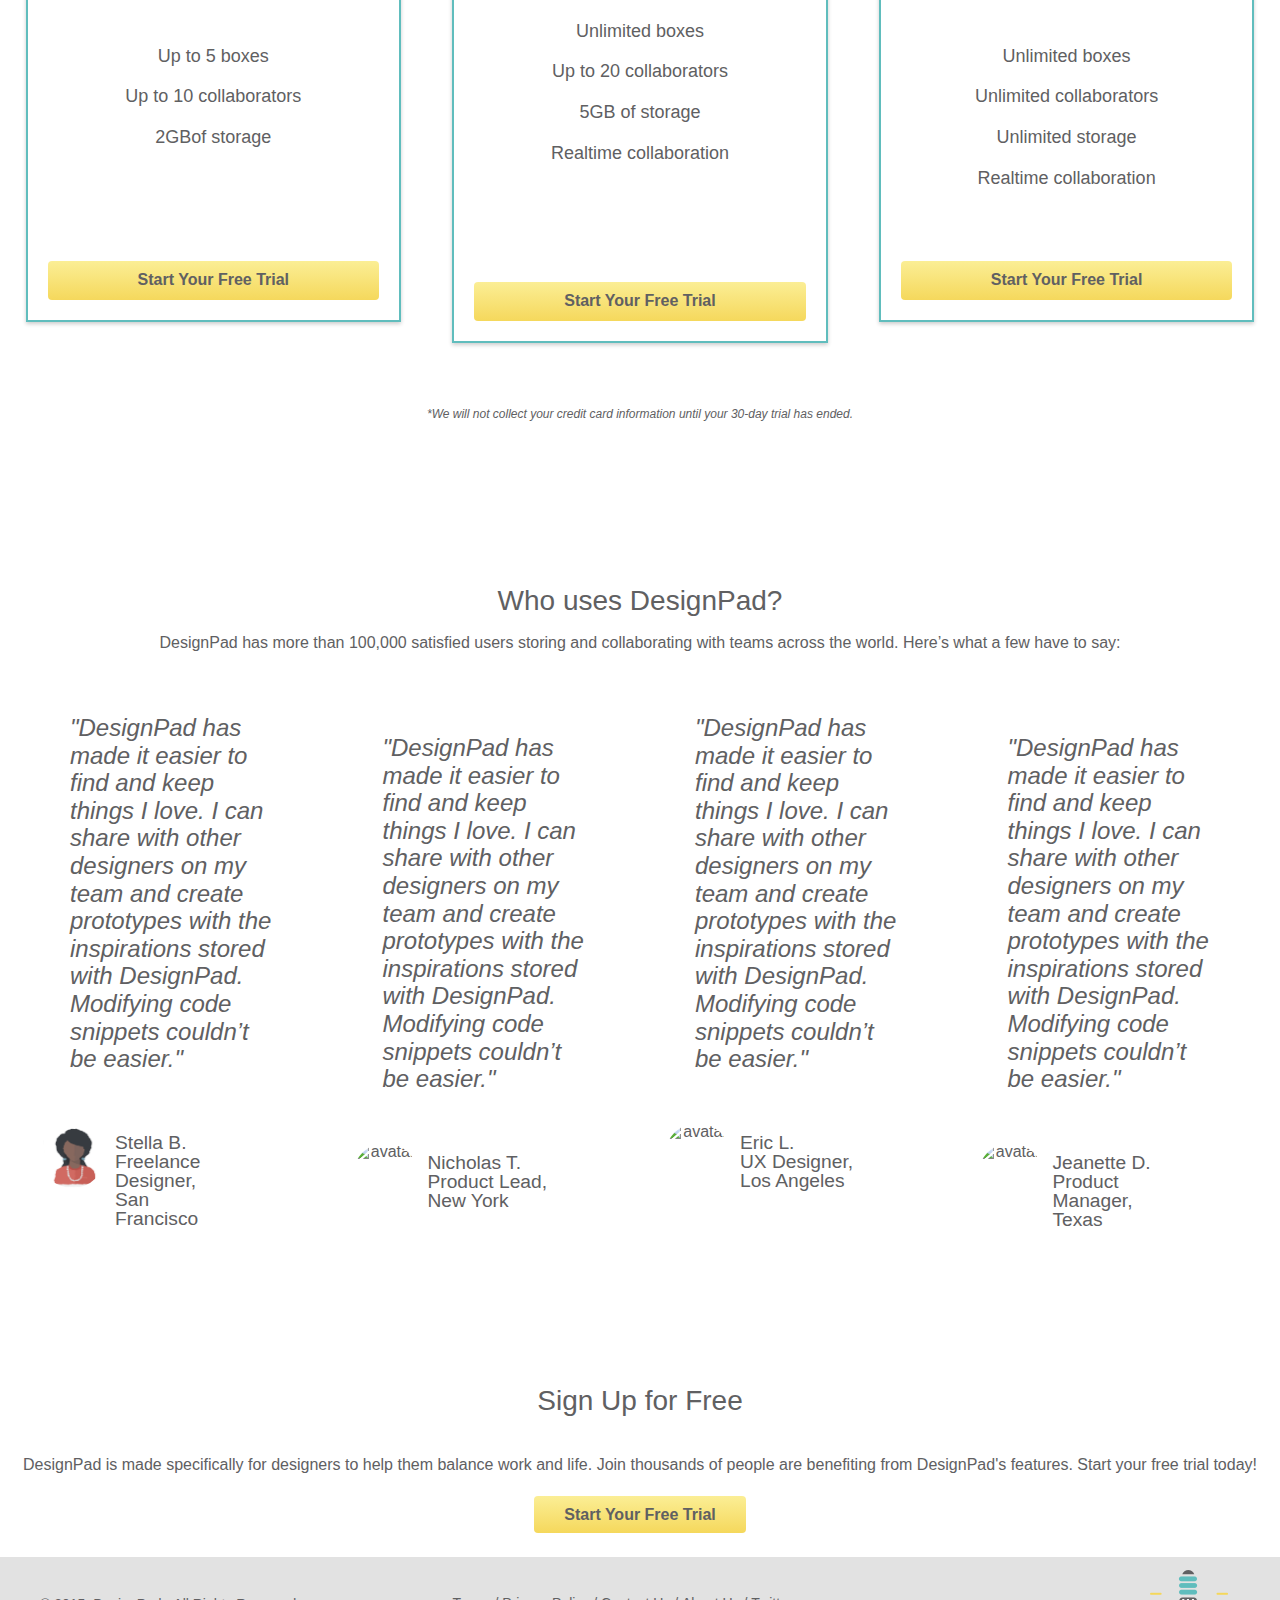
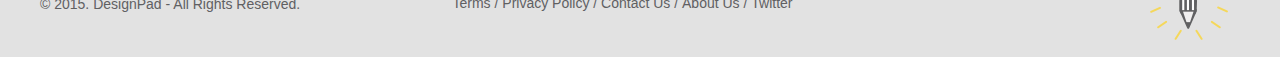
==== commit 83c5d59b: "Checkpoint 29 media queries 6/23" ====
--- a/index.html
+++ b/index.html
@@ -1,6 +1,3 @@
-<!-- need to use media queries to fit screen on mobile-first, desktop-second -->
-
-
 <!DOCTYPE html>
 
 
@@ -230,7 +227,7 @@
         - All Rights Reserved. </p>
     </div>
     <!-- Middle side -->
-    <nav class="link-block middle-footer-block one-third">
+    <nav class="middle-footer-block one-third">
       <ul>
         <li><a href="">Terms</a></li> /
         <li><a href="">Privacy Policy</a></li> /
--- a/css/style.css
+++ b/css/style.css
@@ -1,4 +1,4 @@
-/* need to use media queries to fit screen on mobile-first, desktop-second */
+/* Mobile-first design */
 
 html, body{
   overflow-x:hidden;
@@ -53,11 +53,16 @@
 }
 
 .one-half, .one-third, .one-fourth {
-  width: 96%; /* we will set the margin to be 2% on the left and on the right*/
   float: left; /* image will float to the left of the text */
   position: relative;
   min-height: 1px;
   margin: 0 2% 20px 2%;
+}
+.one-half {
+  width: 46%; /* we will set the margin to be 2% on the left and on the right*/
+}
+.one-third, .one-fourth {
+  width: 96%;
 }
 
 
@@ -76,6 +81,7 @@
   text-align: right;
   float: right; /* sign in & sign up links will float to the right */
   margin: 0;
+  right: 2%;
 }
 
 header nav ul > li {
@@ -126,7 +132,6 @@
 header .hero h1 {
   font-size: 48px;
   font-weight: normal;
-  margin: 95px 0 0;
 }
 
 header .hero p{
@@ -138,11 +143,8 @@
 
 header .hero img {
   display: block;
-  margin: 3cm auto 0;
-}
-
-
-
+  margin: 5% auto 0;
+}
 
 
 
@@ -349,6 +351,7 @@
 }
 footer .right-footer-block {
   background-color: transparent;
+  margin-top: -5%;
 }
 footer .logo {
   padding: 2.35em 0;
@@ -358,73 +361,60 @@
 
 
 
-/*    Styling for mobile first. Don't need media because css follows this rule first. If the mobile rule doesn't apply because the screen size is large, then css will follow the next rule. */
-  .container{
-    width:96%;
-  }
-  .hero h1{
-    font-size: 48px;
-  }
-  /* remove fadeIn effect for mobile */
-  .fadeIn {
-    animation-name: none;
-  }
-
-
-
-/* Styling for desktop */
-@media (min-width: 768px) {
-  .container {
-    width: 90%;
-  }
-  /* write fadeIn effect again because 1) the fadeIn rule is overwritten for mobile 2) mobile comes first */
-  .fadeIn {
-    animation-name: fadeIn;
-  }
-  .one-half {
-    width: 46%;  /* 2% margin on the left and 2% on the right */
-  }
-  .one-third {
-    width: 29.33333%;
-  }
-  .one-fourth {
-    width: 21%;
-  }
-  footer {
-    height: 100px;
-  }
-  footer p, footer nav ul {
-    padding: 2em 0;
-    text-align: left;
-  }
-  footer .logo {
-    padding: 2em 0 2em 1.5em;
-  }
-}
-
-
 /* DASHBOARD */
 .dashboard {
   background: #ffffff;
 }
+
+/* RESPONSIVE */
 .left-nav {
-  height: 100vh; /* vh stands for vertical height */
-  width: 14.677777777%;
-  color: #FFFFFF; /* text color is white */
-  background-image: linear-gradient(49deg, #F4D75B 0%, #74B9BB 100%);
-  float: left;
-  position: fixed;
-  display: block;
-}
+  /*height: 100vh;  vh stands for vertical height, removed for responsive design */
+  height: 100%;
+  width: 280px;
+  color: #ffffff;
+  position: absolute;
+  -webkit-transition: all 0.3s ease-in-out;
+   -moz-transition: all 0.3s ease-in-out;
+   -o-transition: all 0.3s ease-in-out;
+   transition: all 0.3s ease-in-out;
+   transform: translate(-280px,0);
+     -webkit-transform: translate(-280px,0); /** Chrome & Safari **/
+     -o-transform: translate(-280px,0); /** Opera **/
+     -moz-transform: translate(-280px,0); /** Firefox **/
+ }
+ .left-nav.open {
+   display:block;
+   width:280px;
+   background-image: linear-gradient(49deg, #F4D75B 0%, #74B9BB 100%);
+   -webkit-transition: all 0.3s ease-in-out;
+   -moz-transition: all 0.3s ease-in-out;
+   -o-transition: all 0.3s ease-in-out;
+   transition: all 0.3s ease-in-out;
+   transform: translate(0,0);
+     -webkit-transform: translate(0,0); /** Chrome & Safari **/
+     -o-transform: translate(0,0); /** Opera **/
+     -moz-transform: translate(0,0); /** Firefox **/
+     z-index: 100;
+ }
+ .hamburger {
+   position:absolute;
+   z-index: 1000;
+   background: #606062;
+   color:#FFF;
+   text-decoration: none;
+   font-size: 22px;
+   padding: 10px 15px;
+   border-radius: 4px;
+   left: 5px;
+   top: 15px;
+ }
 .left-nav .site-logo {
   padding: 20px 0;
   background: #606062;
   display: block;
   text-align: center;
 }
-.left-nav .items {
-  padding: 0 6%;
-  }
+
   .left-nav .items p {
     font-weight: 600;
     text-transform: uppercase;
@@ -440,11 +430,34 @@
     list-style-type: none;
     margin-bottom: 15px;
   }
+
+  /** Hovsep .active solution **/
+  .left-nav .items ul .active a {
+    background: #F4D75B;
+    color: #606062;
+  }
+  .active {
+    background: #F4D75B; /* yellow */
+    position: relative;
+    left: 0;
+    width: 100%;
+    height: 23px;
+    padding: 5px 0;
+  }
+   ul li a {
+    padding-left: 0%;
+  }
+  .items p {
+    padding-left: 15%;
+  }
+
+
   .left-nav .items ul li a {
     color: #FFFFFF;
     text-decoration: none;
     font-weight: 100;
   }
+
   .left-nav .items ul li a i {
     width: 16px;
     text-align: center;
@@ -476,7 +489,7 @@
     margin: 0 0 0 10px;
   }
   .left-nav .settings a {
-    color:#606062;
+    color:#FFFFFF;
     text-decoration: none;
     text-align: right;
     float: right;
@@ -523,23 +536,42 @@
     padding: 20px;
   }
 
-  /* Large Mobile Devices */
-  @media (min-width: 460px) {
-    .content {
-      padding: 1.5em 1%;
-      float: right;
-      width: 90%;
-      position: relative;
-    }
-    .content-item {
-      width: 46%;
-      margin: 0 2% 25px;
-      float: left;
-      display: block;
-    }
-  }
-  /* Tablets */
-  @media (min-width: 768px) {
+
+  /* Tablet styling for home page */
+  @media (min-width: 750px) {
+    /* write fadeIn effect again because 1) the fadeIn rule is overwritten for mobile 2) mobile comes first */
+    .fadeIn {
+      animation-name: fadeIn;
+    }
+    .one-third {
+      width: 29.33333%;
+    }
+  .one-fourth {
+    width: 46%;
+  }
+  .left-footer-block {
+    width: 27%;
+  }
+  .middle-footer-block {
+    width: 35%;
+    padding-left: 2%;
+  }
+  footer .right-footer-block {
+    width: 24%;
+    margin-top: -1.5%;
+    right: -7%;
+  }
+    footer {
+      height: 100px;
+    }
+    footer p, footer nav ul {
+      padding: 2em 0;
+      text-align: left;
+    }
+    footer .logo {
+      padding: 2em 0 2em 1.5em;
+    }
+    /* tablet styling for dashboard */
     .content {
       padding: 1.5em 5%;
       float: right;
@@ -554,8 +586,13 @@
       margin: 0 1% 25px;
     }
   }
-  /* Laptops and Desktops */
-  @media (min-width: 992px) {
+
+  /* Laptops styling for home page */
+  @media (min-width: 1025px) {
+    .one-fourth {
+      width: 21%;
+    }
+    /* Laptop styling for dashboard */
     .content {
       padding: 1.5em 1%;
       float: right;
@@ -569,37 +606,59 @@
       width: 23%;
       margin: 0 1% 25px;
     }
-  }
-
-  .item-box > img {
-    position: absolute;
-    height: 100%;
-    width: auto;
-    top: 0;
-    left: 0;
-    right: 0;
-  }
-  .item-box h2 {
-    font-family: "Athiti", Helvetica, Arial, sans-serif;
-    font-weight: 700;
-    font-size: 15px;
-    line-height: 17px;
-    margin: 0;
-  }
-  .item-box h2 a {
-    color: ##606062;
-    text-decoration: none;
-  }
-  .item-box h2 img {
-    width: 16px;
-    height: 16px;
-    position: relative;
-    top: 2px;
-    margin-right: 5px
-  }
-  .item-box p {
-    font-size: 14px;
-    color: ##606062;
-    line-height: 18px;
-    margin: 5px 0 0;
-  }
+    .item-box > img {
+      position: absolute;
+      height: 100%;
+      width: auto;
+      top: 0;
+      left: 0;
+      right: 0;
+    }
+    .item-box h2 {
+      font-family: "Athiti", Helvetica, Arial, sans-serif;
+      font-weight: 700;
+      font-size: 15px;
+      line-height: 17px;
+      margin: 0;
+    }
+    .item-box h2 a {
+      color: #606062;
+      text-decoration: none;
+    }
+    .item-box h2 img {
+      width: 16px;
+      height: 16px;
+      position: relative;
+      top: 2px;
+      margin-right: 5px
+    }
+    .item-box p {
+      font-size: 14px;
+      color: ##606062;
+      line-height: 18px;
+      margin: 5px 0 0;
+    }
+    .left-nav {
+      height: 100vh;
+      width:14.66666667%;
+      color:#FFFFFF;
+      background-image: linear-gradient(49deg, #F4D75B 0%, #74B9BB 100%); /* yellow and blue */
+      float:left;
+      position: fixed;
+      display:block;
+      transform: translate(0,0);
+      -webkit-transform: translate(0,0); /** Chrome & Safari **/
+      -o-transform: translate(0,0); /** Opera **/
+      -moz-transform: translate(0,0); /** Firefox **/
+    }
+    .left-nav.open {
+      width:14.66666667%;
+      transform: translate(0,0);
+      -webkit-transform: translate(0,0); /** Chrome & Safari **/
+      -o-transform: translate(0,0); /** Opera **/
+      -moz-transform: translate(0,0); /** Firefox **/
+    }
+    .hamburger {
+      display:none;
+    }
+  }
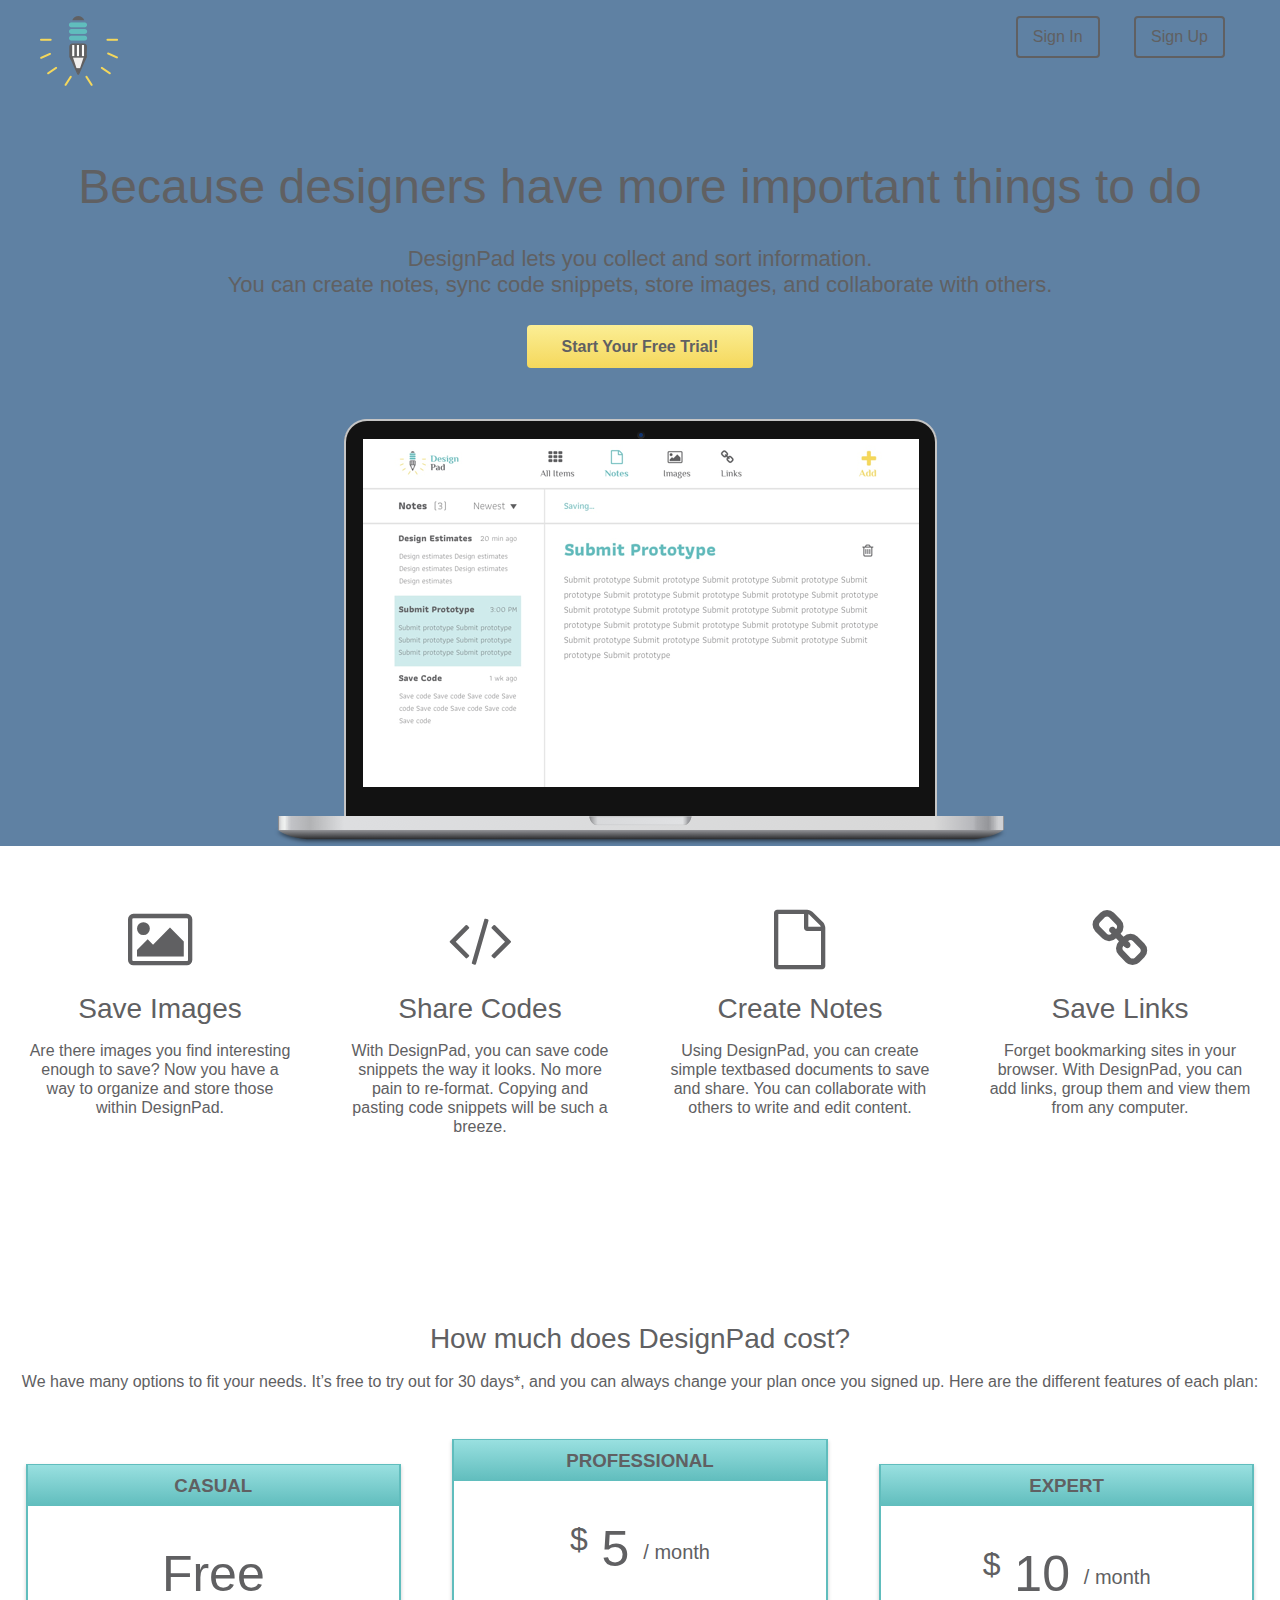
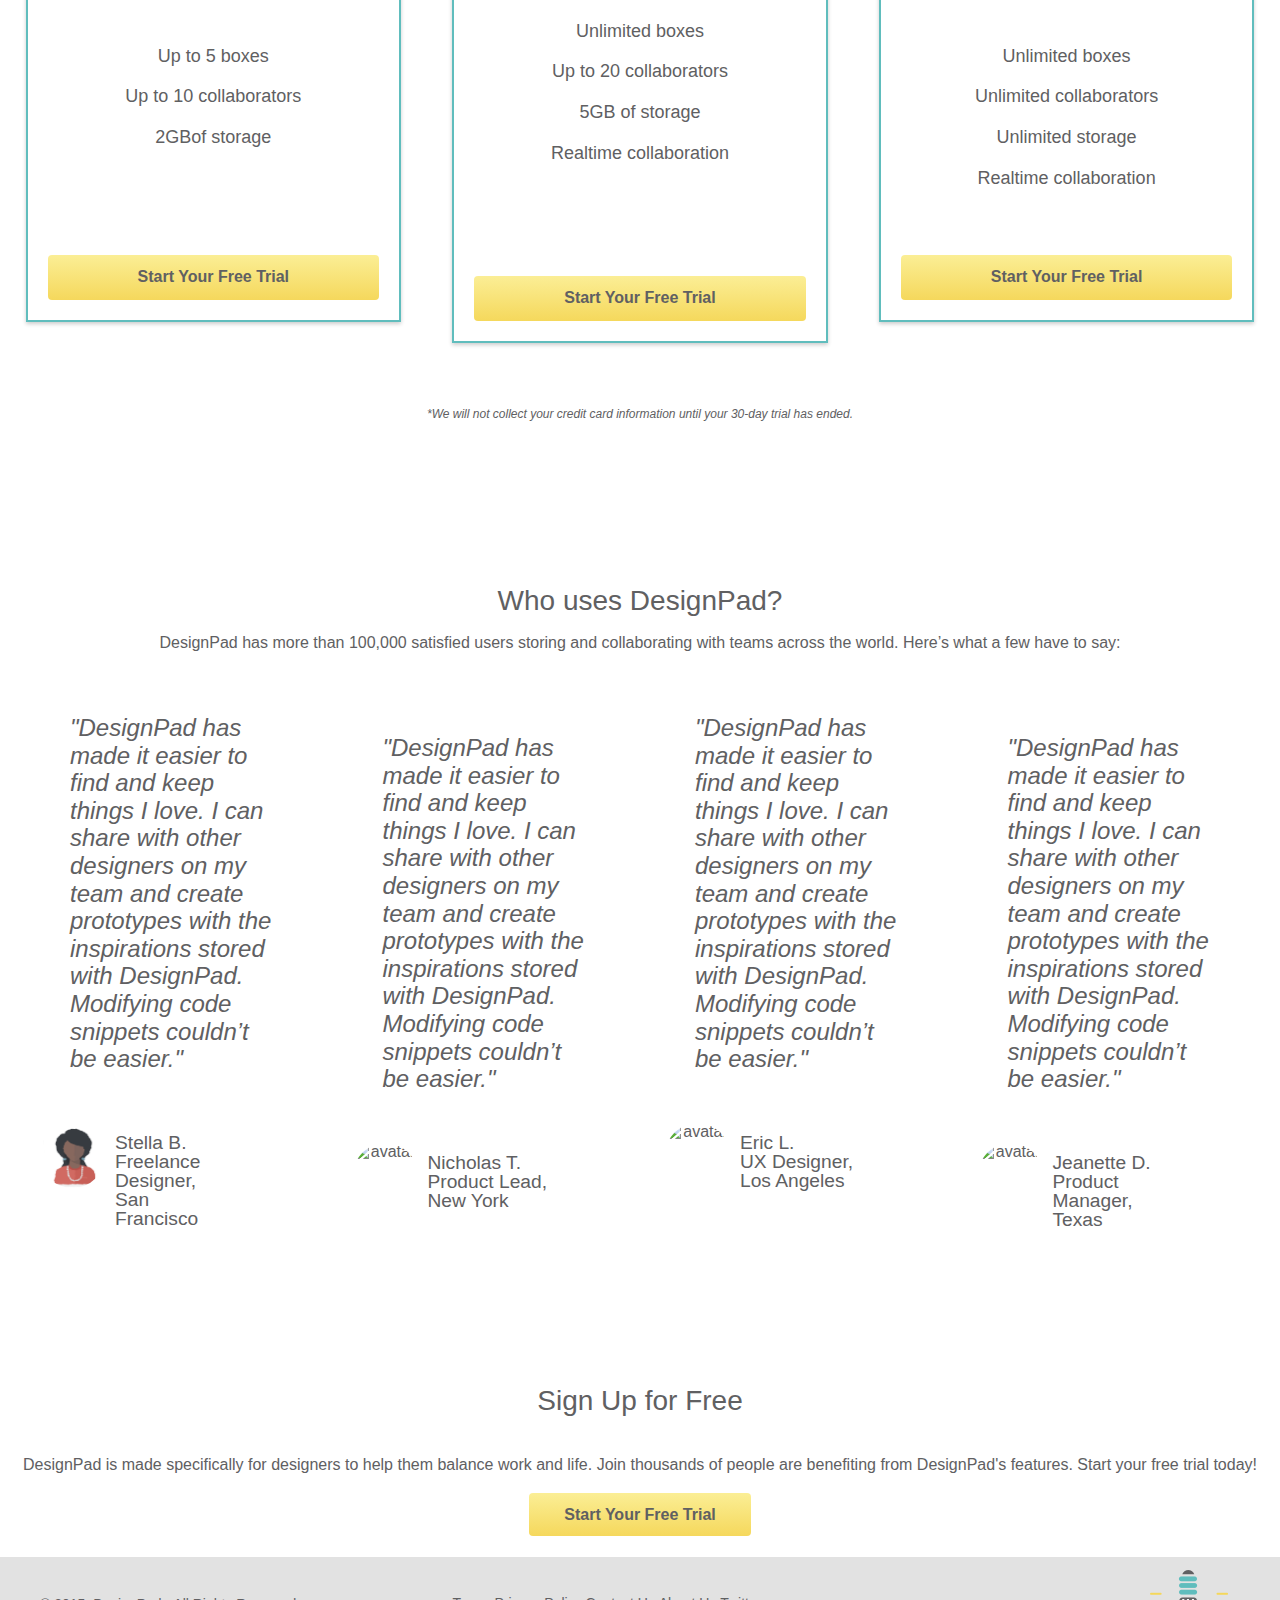
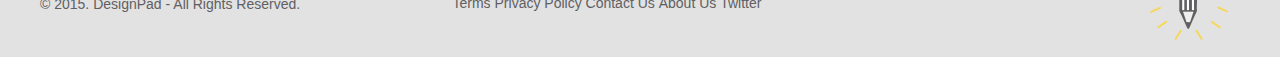
==== commit 4c150947: "CP29 mobile styling for footer" ====
--- a/index.html
+++ b/index.html
@@ -30,7 +30,7 @@
   	    </div>
   	    <div class="one-half">
   	    	<ul>
-  	    	  <li><a href="signin.html">Sign In</a></li>
+  	    	  <li class="btn-outline"><a href="signin.html">Sign In</a></li>
   	    	  <li class="btn-outline"><a href="signup.html">Sign Up</a></li>
           </ul>
   	    </div>
@@ -42,7 +42,7 @@
       	     <p>DesignPad lets you collect and sort information.
       	     <br/>
              You can create notes, sync code snippets, store images, and collaborate with others.</p>
-             <a href="signup.html" class="btn">Start Your Free Trial!</a>
+             <a href="dashboard.html" class="btn">Start Your Free Trial!</a>
              <img src="images/Dashboard.png" alt="DesignPad" />
          </div>
 
@@ -229,10 +229,10 @@
     <!-- Middle side -->
     <nav class="middle-footer-block one-third">
       <ul>
-        <li><a href="">Terms</a></li> /
-        <li><a href="">Privacy Policy</a></li> /
-        <li><a href="">Contact Us</a></li> /
-        <li><a href="">About Us</a></li> /
+        <li><a href="">Terms</a></li>
+        <li><a href="">Privacy Policy</a></li>
+        <li><a href="">Contact Us</a></li>
+        <li><a href="">About Us</a></li>
         <li><a href="">Twitter</a></li>
       </ul>
     </nav>
--- a/css/style.css
+++ b/css/style.css
@@ -115,7 +115,7 @@
   color: #606062; /* dark gray is the text color */
   font-weight: 600;
   text-decoration: none;
-  padding: 10px 30px;
+  padding: 13px 35px;
   background-image: linear-gradient(-180deg, #FBEE95 0%, #F5D85C 100%);
   border-radius: 4px;
 }
@@ -418,9 +418,10 @@
   .left-nav .items p {
     font-weight: 600;
     text-transform: uppercase;
-    font-size: 12px;
+    font-size: 18px;
     color: #FFFFFF;
     line-height: 15px;
+    padding-left: 10%;
   }
   .left-nav .items ul {
     margin: 0 0 40px;
@@ -444,12 +445,7 @@
     height: 23px;
     padding: 5px 0;
   }
-   ul li a {
-    padding-left: 0%;
-  }
-  .items p {
-    padding-left: 15%;
-  }
+
 
 
   .left-nav .items ul li a {
@@ -494,7 +490,7 @@
     text-align: right;
     float: right;
     margin-right: 10px;
-    margin-top: 8px
+    margin-top: 8px;
   }
 
   /* CONTENT */
@@ -536,6 +532,33 @@
     padding: 20px;
   }
 
+  /* Phone styling for footer. Hovsep's solution */
+  @media (max-width: 480px) {
+    header nav ul>li:last-child {
+      display: none;
+    }
+    header .hero img {
+        display: none;
+      }
+      header .hero h1 {
+      font-size: 30px
+    }
+    header .hero p {
+      font-size: 18px
+    }
+    footer {
+      height: 100%;
+    }
+    footer nav ul li a {
+      padding-left: 0;
+    }
+    footer .logo {
+      padding: 2em 0 1em 0;
+    }
+    .left-footer-block.one-third {
+      margin-top: 1em;
+    }
+    }
 
   /* Tablet styling for home page */
   @media (min-width: 750px) {
